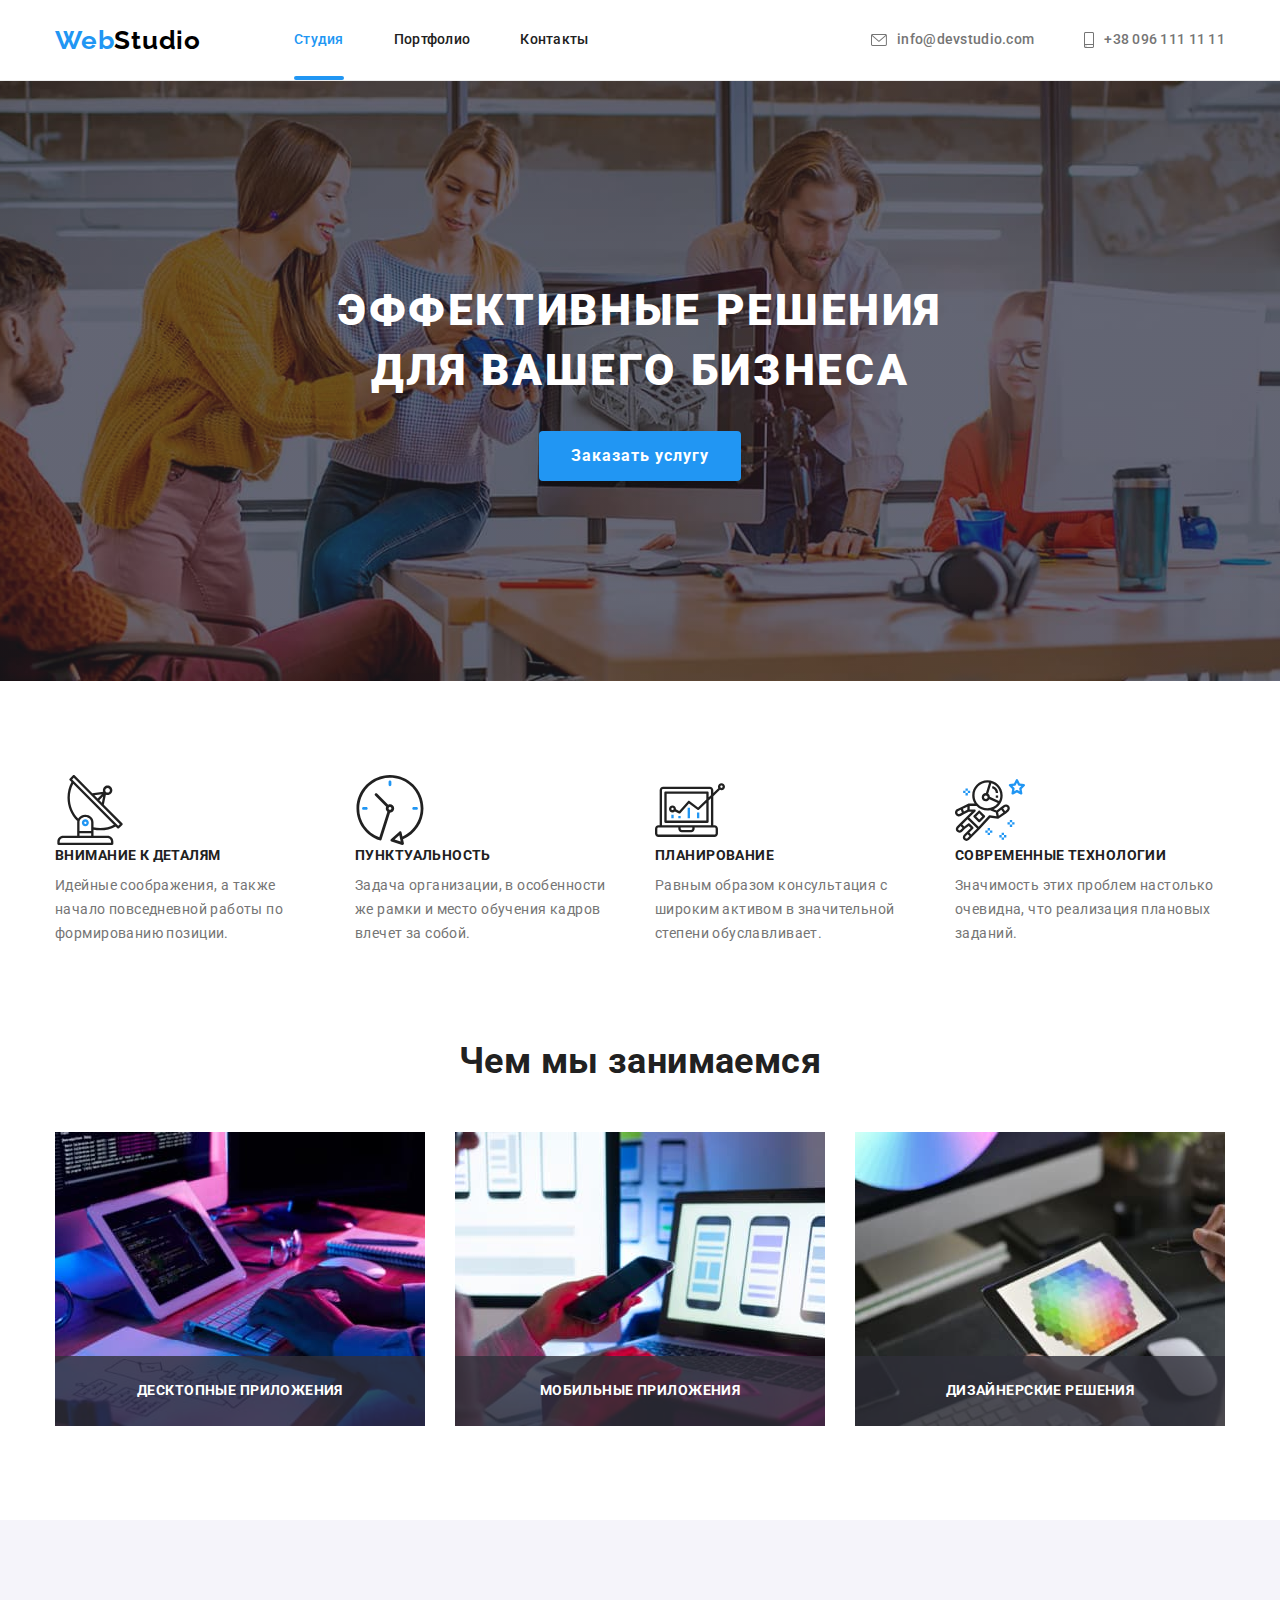
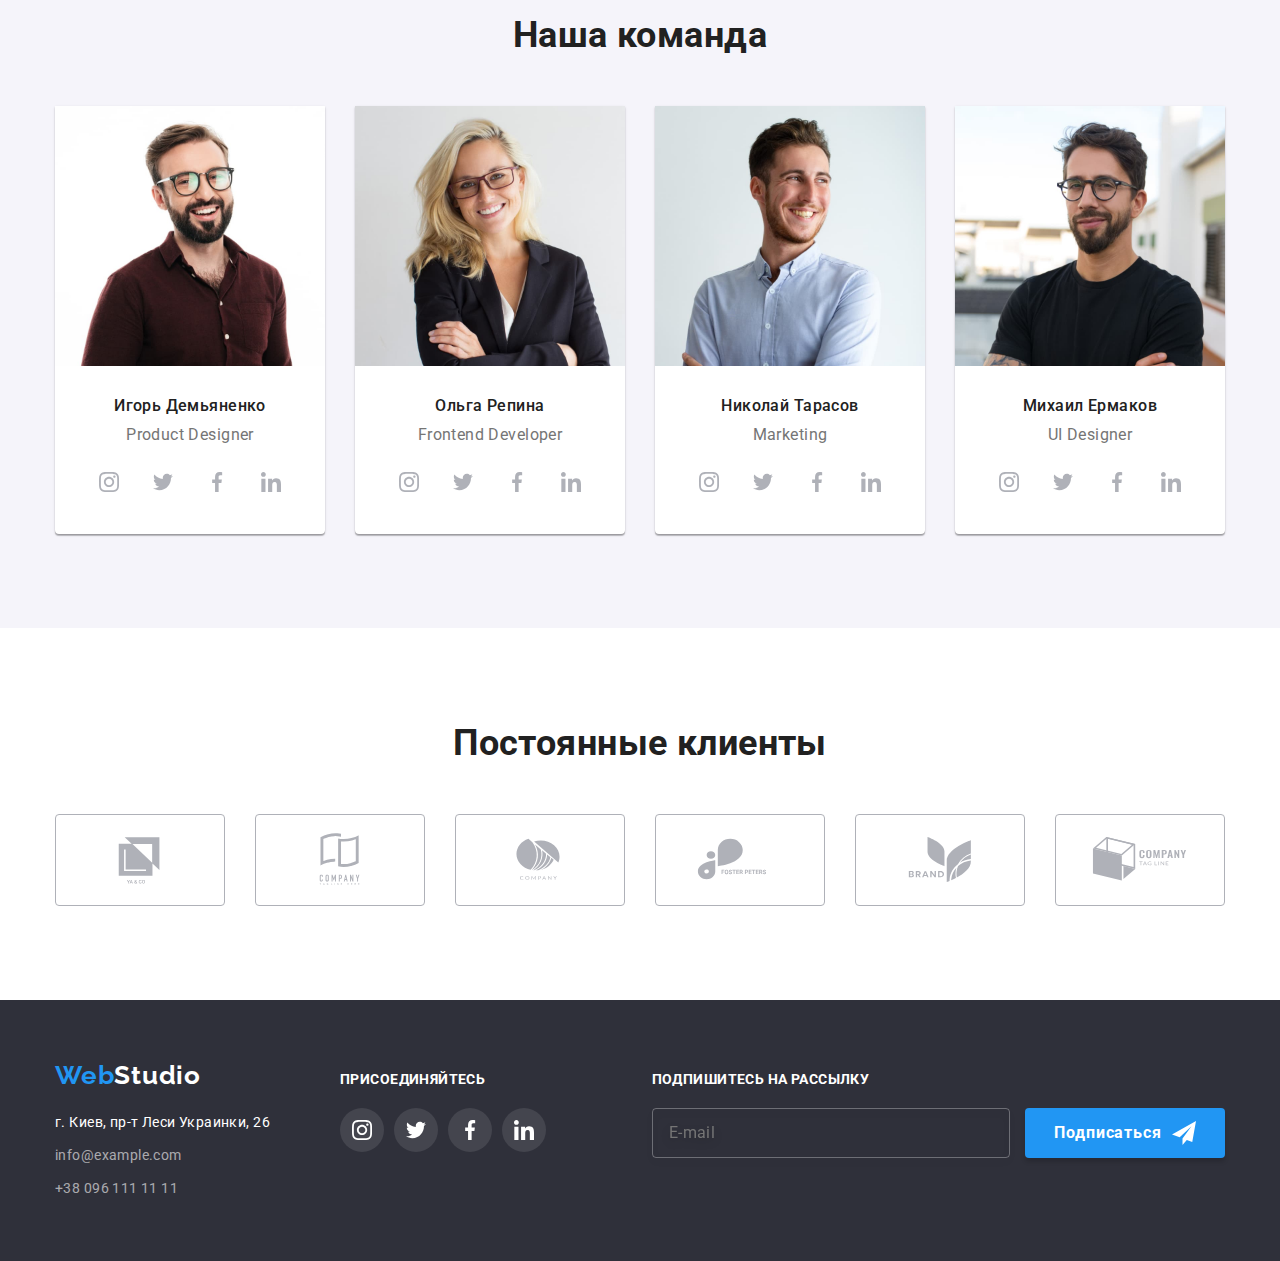
==== index.html @ e5816c30 "create HW7" ====
<!DOCTYPE html>
<html lang="ru">
  <head>
    <meta charset="UTF-8" />
    <meta http-equiv="X-UA-Compatible" content="IE=edge" />
    <meta name="viewport" content="width=device-width, initial-scale=1.0" />
    <title>Студия</title>
    <link rel="preconnect" href="https://fonts.googleapis.com" />
    <link rel="preconnect" href="https://fonts.gstatic.com" crossorigin />
    <link
      href="https://fonts.googleapis.com/css2?family=Raleway:wght@700&family=Roboto:wght@400;500;700;900&display=swap"
      rel="stylesheet"
    />
    <link rel="stylesheet" href="./css/main.min.css" />
  </head>

  <body>
    <header class="header">
      <div class="container header__container">
        <nav class="header__nav">
          <a href="./index.html" class="logo header__logo">
            <span class="logo__accent">Web</span>Studio
          </a>

          <ul class="header__list-nav">
            <li class="header__list-item">
              <a href="./index.html" class="header__nav-link header__nav-link--current">Студия</a>
            </li>
            <li class="header__list-item">
              <a href="./portfolio.html" class="header__nav-link">Портфолио</a>
            </li>
            <li class="header__list-item"><a href="" class="header__nav-link">Контакты</a></li>
          </ul>
        </nav>

        <ul class="header__contacts-list">
          <li class="header__list-item">
            <a class="header__contacts" href="mailto:info@devstudio.com">
              <svg class="header__icon" width="16" height="12">
                <use href="./images/icons.svg#icon-envelope"></use>
              </svg>
              info@devstudio.com
            </a>
          </li>

          <li class="header__list-item">
            <a class="header__contacts" href="tel:+380961111111">
              <svg class="header__icon" width="10" height="16">
                <use href="./images/icons.svg#icon-smartphone"></use>
              </svg>
              +38 096 111 11 11
            </a>
          </li>
        </ul>
      </div>
    </header>

    <main>
      <section class="hero section">
        <div class="container">
          <h1 class="hero__title">Эффективные решения для вашего бизнеса</h1>
          <button class="hero__button-order" type="button" data-modal-open>Заказать услугу</button>
        </div>
      </section>

      <section class="features-section section">
        <div class="container">
          <h2 class="section-title visually-hidden">Наши преимущества</h2>
          <ul class="features-section__list">
            <li class="features-section__list-item">
              <div class="features-section__icon-thumb">
                <svg class="features-section__icon" width="70" height="70">
                  <use href="./images/icons.svg#icon-antenna"></use>
                </svg>
              </div>
              <h3 class="section-subtitle">Внимание к деталям</h3>
              <p class="features-section__descr">
                Идейные соображения, а также начало повседневной работы по формированию позиции.
              </p>
            </li>
            <li class="features-section__list-item">
              <div class="features-section__icon-thumb">
                <svg class="features-section__icon" width="70" height="70">
                  <use href="./images/icons.svg#icon-clock"></use>
                </svg>
              </div>
              <h3 class="section-subtitle">Пунктуальность</h3>
              <p class="features-section__descr">
                Задача организации, в особенности же рамки и место обучения кадров влечет за собой.
              </p>
            </li>
            <li class="features-section__list-item">
              <div class="features-section__icon-thumb">
                <svg class="features-section__icon" width="70" height="70">
                  <use href="./images/icons.svg#icon-diagram"></use>
                </svg>
              </div>
              <h3 class="section-subtitle">Планирование</h3>
              <p class="features-section__descr">
                Равным образом консультация с широким активом в значительной степени обуславливает.
              </p>
            </li>
            <li class="features-section__list-item">
              <div class="features-section__icon-thumb">
                <svg class="features-section__icon" width="70" height="70">
                  <use href="./images/icons.svg#icon-astronaut"></use>
                </svg>
              </div>
              <h3 class="section-subtitle">Современные технологии</h3>
              <p class="features-section__descr">
                Значимость этих проблем настолько очевидна, что реализация плановых заданий.
              </p>
            </li>
          </ul>
        </div>
      </section>

      <section class="our-work-section section">
        <div class="container">
          <h2 class="section-title">Чем мы занимаемся</h2>
          <ul class="our-work-section__list">
            <li class="our-work-section__list-item">
              <div class="our-work-section__image-thumb">
                <img src="./images/our-work-1.jpg" width="370" alt="Компьютер" />
                <div class="our-work-section__image-thumb-overlay">
                  <p class="our-work-section__image-thumb-text">Десктопные приложения</p>
                </div>
              </div>
            </li>
            <li class="our-work-section__list-item">
              <div class="our-work-section__image-thumb">
                <img src="./images/our-work-2.jpg" width="370" alt="Ноутбук" />
                <div class="our-work-section__image-thumb-overlay">
                  <p class="our-work-section__image-thumb-text">Мобильные приложения</p>
                </div>
              </div>
            </li>
            <li class="our-work-section__list-item">
              <div class="our-work-section__image-thumb">
                <img src="./images/our-work-3.jpg" width="370" alt="Планшет" />
                <div class="our-work-section__image-thumb-overlay">
                  <p class="our-work-section__image-thumb-text">Дизайнерские решения</p>
                </div>
              </div>
            </li>
          </ul>
        </div>
      </section>

      <section class="team-section section">
        <div class="container">
          <h2 class="section-title">Наша команда</h2>
          <ul class="team-section__list">
            <li class="team-section__team-card">
              <img
                class="team-section__team-card-img"
                src="./images/igor-demyanenko.jpg"
                width="270"
                alt="Игорь Демьяненко"
              />
              <div class="team-section__team-thumb">
                <h3 class="team-section__team-card-name">Игорь Демьяненко</h3>
                <p class="team-section__team-card-text">Product Designer</p>

                <ul class="team-section__list">
                  <li class="team-section__team-card-list-logo">
                    <a class="team-section__team-card-list-link" href="">
                      <svg class="team-section__icon" width="20" height="20">
                        <use href="./images/icons.svg#icon-instagram"></use>
                      </svg>
                    </a>
                  </li>

                  <li class="team-section__team-card-list-logo">
                    <a class="team-section__team-card-list-link" href="">
                      <svg class="team-section__icon" width="20" height="20">
                        <use href="./images/icons.svg#icon-twitter"></use>
                      </svg>
                    </a>
                  </li>
                  <li class="team-section__team-card-list-logo">
                    <a class="team-section__team-card-list-link" href="">
                      <svg class="team-section__icon" width="20" height="20">
                        <use href="./images/icons.svg#icon-facebook"></use>
                      </svg>
                    </a>
                  </li>
                  <li class="team-section__team-card-list-logo">
                    <a class="team-section__team-card-list-link" href="">
                      <svg class="team-section__icon" width="20" height="20">
                        <use href="./images/icons.svg#icon-linkedin"></use>
                      </svg>
                    </a>
                  </li>
                </ul>
              </div>
            </li>

            <li class="team-section__team-card">
              <img
                class="team-section__team-card-img"
                src="./images/olga-repina.jpg"
                width="270"
                alt="Ольга Репина"
              />
              <div class="team-section__team-thumb">
                <h3 class="team-section__team-card-name">Ольга Репина</h3>
                <p class="team-section__team-card-text">Frontend Developer</p>
                <ul class="team-section__list">
                  <li class="team-section__team-card-list-logo">
                    <a class="team-section__team-card-list-link" href="">
                      <svg class="team-section__icon" width="20" height="20">
                        <use href="./images/icons.svg#icon-instagram"></use>
                      </svg>
                    </a>
                  </li>

                  <li class="team-section__team-card-list-logo">
                    <a class="team-section__team-card-list-link" href="">
                      <svg class="team-section__icon" width="20" height="20">
                        <use href="./images/icons.svg#icon-twitter"></use>
                      </svg>
                    </a>
                  </li>
                  <li class="team-section__team-card-list-logo">
                    <a class="team-section__team-card-list-link" href="">
                      <svg class="team-section__icon" width="20" height="20">
                        <use href="./images/icons.svg#icon-facebook"></use>
                      </svg>
                    </a>
                  </li>
                  <li class="team-section__team-card-list-logo">
                    <a class="team-section__team-card-list-link" href="">
                      <svg class="team-section__icon" width="20" height="20">
                        <use href="./images/icons.svg#icon-linkedin"></use>
                      </svg>
                    </a>
                  </li>
                </ul>
              </div>
            </li>
            <li class="team-section__team-card">
              <img
                class="team-section__team-card-img"
                src="./images/nikolai-tarasov.jpg"
                width="270"
                alt="Николай Тарасов"
              />
              <div class="team-section__team-thumb">
                <h3 class="team-section__team-card-name">Николай Тарасов</h3>
                <p class="team-section__team-card-text">Marketing</p>
                <ul class="team-section__list">
                  <li class="team-section__team-card-list-logo">
                    <a class="team-section__team-card-list-link" href="">
                      <svg class="team-section__icon" width="20" height="20">
                        <use href="./images/icons.svg#icon-instagram"></use>
                      </svg>
                    </a>
                  </li>

                  <li class="team-section__team-card-list-logo">
                    <a class="team-section__team-card-list-link" href="">
                      <svg class="team-section__icon" width="20" height="20">
                        <use href="./images/icons.svg#icon-twitter"></use>
                      </svg>
                    </a>
                  </li>
                  <li class="team-section__team-card-list-logo">
                    <a class="team-section__team-card-list-link" href="">
                      <svg class="team-section__icon" width="20" height="20">
                        <use href="./images/icons.svg#icon-facebook"></use>
                      </svg>
                    </a>
                  </li>
                  <li class="team-section__team-card-list-logo">
                    <a class="team-section__team-card-list-link" href="">
                      <svg class="team-section__icon" width="20" height="20">
                        <use href="./images/icons.svg#icon-linkedin"></use>
                      </svg>
                    </a>
                  </li>
                </ul>
              </div>
            </li>
            <li class="team-section__team-card">
              <img
                class="team-section__team-card-img"
                src="./images/mikhail-ermakov.jpg"
                width="270"
                alt="Михаил Ермаков"
              />
              <div class="team-section__team-thumb">
                <h3 class="team-section__team-card-name">Михаил Ермаков</h3>
                <p class="team-section__team-card-text">UI Designer</p>
                <ul class="team-section__list">
                  <li class="team-section__team-card-list-logo">
                    <a class="team-section__team-card-list-link" href="">
                      <svg class="team-section__icon" width="20" height="20">
                        <use href="./images/icons.svg#icon-instagram"></use>
                      </svg>
                    </a>
                  </li>

                  <li class="team-section__team-card-list-logo">
                    <a class="team-section__team-card-list-link" href="">
                      <svg class="team-section__icon" width="20" height="20">
                        <use href="./images/icons.svg#icon-twitter"></use>
                      </svg>
                    </a>
                  </li>
                  <li class="team-section__team-card-list-logo">
                    <a class="team-section__team-card-list-link" href="">
                      <svg class="team-section__icon" width="20" height="20">
                        <use href="./images/icons.svg#icon-facebook"></use>
                      </svg>
                    </a>
                  </li>
                  <li class="team-section__team-card-list-logo">
                    <a class="team-section__team-card-list-link" href="">
                      <svg class="team-section__icon" width="20" height="20">
                        <use href="./images/icons.svg#icon-linkedin"></use>
                      </svg>
                    </a>
                  </li>
                </ul>
              </div>
            </li>
          </ul>
        </div>
      </section>

      <section class="clients-section section">
        <div class="container">
          <h2 class="section-title">Постоянные клиенты</h2>
          <ul class="clients-section__list">
            <li class="clients-section__logo-item">
              <a href="" class="clients-section__logo-link">
                <svg class="clients-section__icon" width="106" height="60">
                  <use href="./images/icons.svg#icon-logo-yaco"></use>
                </svg>
              </a>
            </li>
            <li class="clients-section__logo-item">
              <a href="" class="clients-section__logo-link">
                <svg class="clients-icon" width="106" height="60">
                  <use href="./images/icons.svg#icon-logo-company-tagline-here"></use>
                </svg>
              </a>
            </li>
            <li class="clients-section__logo-item">
              <a href="" class="clients-section__logo-link">
                <svg class="clients-section__icon" width="106" height="60">
                  <use href="./images/icons.svg#icon-logo-company"></use>
                </svg>
              </a>
            </li>
            <li class="clients-section__logo-item">
              <a href="" class="clients-section__logo-link">
                <svg class="clients-section__icon" width="106" height="60">
                  <use href="./images/icons.svg#icon-logo-foster"></use>
                </svg>
              </a>
            </li>
            <li class="clients-section__logo-item">
              <a href="" class="clients-section__logo-link">
                <svg class="clients-section__icon" width="106" height="60">
                  <use href="./images/icons.svg#icon-logo-brand"></use>
                </svg>
              </a>
            </li>
            <li class="clients-section__logo-item">
              <a href="" class="clients-section__logo-link">
                <svg class="clients-section__icon" width="106" height="60">
                  <use href="./images/icons.svg#icon-logo-company-tagline"></use>
                </svg>
              </a>
            </li>
          </ul>
        </div>
      </section>
    </main>

    <footer class="footer">
      <div class="container footer__container">
        <div class="footer__adress-wrapper">
          <a class="logo footer__logo" href="./index.html"
            ><span class="logo__accent">Web</span>Studio</a
          >
          <address>
            <ul class="footer__list">
              <li class="footer__list-item">
                <a
                  class="footer__adress-map-link"
                  href="https://goo.gl/maps/piqngm7oDQpEDh6u6"
                  target="_blank"
                  rel="noopener nofollow noreferrer"
                  >г. Киев, пр-т Леси Украинки, 26</a
                >
              </li>
              <li class="footer__list-item">
                <a class="footer__adress-link" href="mailto:info@example.com">info@example.com</a>
              </li>
              <li class="footer__list-item">
                <a class="footer__adress-link" href="tel:+380961111111">+38 096 111 11 11</a>
              </li>
            </ul>
          </address>
        </div>

        <div class="footer-social">
          <h3 class="footer-social__title">присоединяйтесь</h3>
          <ul class="footer-social__list">
            <li class="footer-social__list-logo">
              <a class="footer-social__list-link" href="">
                <svg class="footer-social__icon" width="20" height="20">
                  <use href="./images/icons.svg#icon-instagram"></use>
                </svg>
              </a>
            </li>

            <li class="footer-social__list-logo">
              <a class="footer-social__list-link accent-icon" href="">
                <svg class="footer-social__icon" width="20" height="20">
                  <use href="./images/icons.svg#icon-twitter"></use>
                </svg>
              </a>
            </li>
            <li class="footer-social__list-logo">
              <a class="footer-social__list-link" href="">
                <svg class="footer-social__icon" width="20" height="20">
                  <use href="./images/icons.svg#icon-facebook"></use>
                </svg>
              </a>
            </li>
            <li class="footer-social__list-logo">
              <a class="footer-social__list-link" href="">
                <svg class="footer-social__icon" width="20" height="20">
                  <use href="./images/icons.svg#icon-linkedin"></use>
                </svg>
              </a>
            </li>
          </ul>
        </div>
        <!-- footer form -->
        <div class="subscribe footer__subscribe">
          <h3 class="subscribe__title">Подпишитесь на рассылку</h3>
          <form class="subscribe__form" autocomplete="off">
            <label class="visually-hidden" for="subscribe-email">Почта</label>
            <input
              class="subscribe__form-input"
              type="email"
              name="subscribe-email"
              placeholder="E-mail"
            />
            <button class="subscribe__subscribe-button" type="submit">
              Подписаться
              <svg class="subscribe__button-icon" width="24" height="24">
                <use href="./images/icons.svg#icon-send"></use>
              </svg>
            </button>
          </form>
        </div>
      </div>
    </footer>

    <div class="backdrop is-hidden" data-modal>
      <div class="modal">
        <button class="modal__button" type="button" data-modal-close>
          <svg class="modal__icon" width="11" height="11">
            <use href="./images/icons.svg#icon-close"></use>
          </svg>
        </button>
        <h2 class="modal__title">Оставьте свои данные, мы вам перезвоним</h2>

        <form class="modal-form">
          <label class="modal-form__label" for="modal-form-name">Имя</label>
          <div class="modal-form__fields">
            <input class="modal-form__input" name="name" type="text" id="modal-form-name" />
            <svg class="modal-form__icon" width="18" height="18">
              <use href="./images/icons.svg#icon-person"></use>
            </svg>
          </div>

          <label class="modal-form__label" for="modal-form-phone">Телефон</label>
          <div class="modal-form__fields">
            <input class="modal-form__input" name="phone" type="text" id="modal-form-phone" />
            <svg class="modal-form__icon" width="18" height="18">
              <use href="./images/icons.svg#icon-phone"></use>
            </svg>
          </div>

          <label class="modal-form__label" for="modal-form-email">Почта</label>
          <div class="modal-form__fields">
            <input class="modal-form__input" name="email" type="text" id="modal-form-email" />
            <svg class="modal-form__icon" width="18" height="18">
              <use href="./images/icons.svg#icon-email"></use>
            </svg>
          </div>

          <div class="modal-form__fields">
            <label class="modal-form__label" for="modal-form-comment">Комментарий</label>
            <textarea
              class="modal-form__textarea"
              name="comment"
              id="modal-form-comment"
              placeholder="Введите текст"
            ></textarea>
          </div>

          <label class="modal-form__label-agree" for="modal-label-agree"
            >Соглашаюсь с рассылкой и принимаю
            <a class="modal-form__link" href="#">Условия договора</a>
            <input
              type="checkbox"
              class="modal-form__checkbox visually-hidden"
              name="modal-agree"
              id="modal-label-agree"
              required
            />
            <svg class="modal-form__unchecked-icon" width="16" height="15">
              <use href="./images/icons.svg#icon-unchecked"></use>
            </svg>
            <svg class="modal-form__checked-icon" width="16" height="15">
              <use href="./images/icons.svg#icon-checked"></use>
            </svg>
          </label>
          <button type="submit" class="modal-form__button-submit">Отправить</button>
        </form>
      </div>
    </div>

    <script src="./js/modal.js"></script>
  </body>
</html>
---- css/main.min.css ----
:root{--text-color: #757575;--primary-text-color: #212121;--accent-color: #2196f3;--sections-background-color: #2f303a;--hero-title-color: #ffffff;--section-light-background: #f5f4fa;--team-card-bg: #ffffff;--filter-button-bg: #f5f4fa;--card-set-gap: 30px;--hero-background-color: #c4c4c4;--fill-icons-color: #afb1b8;--soc-icons-bg: rgba(255, 255, 255, 0.1);--footer-form-input-color: rgba(255, 255, 255, 0.6);--footer-form-input-border: rgba(255, 255, 255, 0.3);--duration-of-transition: 250ms;--timing-func: cubic-bezier(0.4, 0, 0.2, 1)}/*! modern-normalize v1.1.0 | MIT License | https://github.com/sindresorhus/modern-normalize */*,::before,::after{-webkit-box-sizing:border-box;box-sizing:border-box}html{line-height:1.15;-webkit-text-size-adjust:100%;-moz-tab-size:4;-o-tab-size:4;tab-size:4}body{margin:0;font-family:system-ui,-apple-system,"Segoe UI",Roboto,Helvetica,Arial,sans-serif,"Apple Color Emoji","Segoe UI Emoji"}hr{height:0;color:inherit}abbr[title]{-webkit-text-decoration:underline dotted;text-decoration:underline dotted}b,strong{font-weight:bolder}code,kbd,samp,pre{font-family:ui-monospace,SFMono-Regular,Consolas,"Liberation Mono",Menlo,monospace;font-size:1em}small{font-size:80%}sub,sup{font-size:75%;line-height:0;position:relative;vertical-align:baseline}sub{bottom:-0.25em}sup{top:-0.5em}table{text-indent:0;border-color:inherit}button,input,optgroup,select,textarea{font-family:inherit;font-size:100%;line-height:1.15;margin:0}button,select{text-transform:none}button,[type=button],[type=reset],[type=submit]{-webkit-appearance:button}::-moz-focus-inner{border-style:none;padding:0}:-moz-focusring{outline:1px dotted ButtonText}:-moz-ui-invalid{box-shadow:none}legend{padding:0}progress{vertical-align:baseline}::-webkit-inner-spin-button,::-webkit-outer-spin-button{height:auto}[type=search]{-webkit-appearance:textfield;outline-offset:-2px}::-webkit-search-decoration{-webkit-appearance:none}::-webkit-file-upload-button{-webkit-appearance:button;font:inherit}summary{display:list-item}h1,h2,h3,p{margin:0}img{display:block;max-width:100%;height:auto}body{font-family:"Roboto",sans-serif;font-size:14px;letter-spacing:.03em;color:var(--primary-text-color);background-color:#fff}.portfolio__list,.projects__filter-list,.footer-social__list,.footer__list,.clients-section__list,.team-section__list,.our-work-section__list,.features-section__list,.header__contacts-list,.header__list-nav{list-style:none;margin:0;padding:0}.portfolio__link,.modal-form__link,.header__nav-link{text-decoration:none}.projects__filter-list,.footer-social__list,.clients-section__list,.team-section__list,.our-work-section__list,.features-section__list,.header__list-nav,.header__nav,.header__container{display:-webkit-box;display:-ms-flexbox;display:flex;-webkit-box-pack:center;-ms-flex-pack:center;justify-content:center;-webkit-box-align:center;-ms-flex-align:center;align-items:center}.visually-hidden{position:absolute;width:1px;height:1px;margin:-1px;border:0;padding:0;white-space:nowrap;-webkit-clip-path:inset(100%);clip-path:inset(100%);clip:rect(0 0 0 0);overflow:hidden}.container{width:1200px;padding-left:15px;padding-right:15px;margin-left:auto;margin-right:auto}.section{padding-top:94px;padding-bottom:94px}.section-title{margin-bottom:50px;text-align:center;font-size:36px;line-height:1.17}.section-subtitle{margin-bottom:10px;font-size:14px;line-height:1.14;text-transform:uppercase}.header{border-bottom:1px solid #ececec}.header__logo{margin-right:93px}.header__list-item:not(:last-child){margin-right:50px}.header__nav-link{position:relative;display:inline-block;padding-top:32px;padding-bottom:32px;font-weight:500;line-height:1.14;letter-spacing:.02em;color:inherit;-webkit-transition-property:color;transition-property:color;-webkit-transition-duration:var(--duration-of-transition);transition-duration:var(--duration-of-transition);-webkit-transition-timing-function:var(--timing-func);transition-timing-function:var(--timing-func)}.header__nav-link:hover,.header__nav-link:focus{color:var(--accent-color)}.header__nav-link--current{color:var(--accent-color)}.header__nav-link--current::after{content:"";position:absolute;bottom:0;left:0;height:4px;width:100%;border-radius:2px;background-color:var(--accent-color)}.header__contacts-list{display:-webkit-box;display:-ms-flexbox;display:flex;margin:0;padding:0;margin-left:auto;list-style:none}.header__contacts{display:-webkit-box;display:-ms-flexbox;display:flex;-webkit-box-align:center;-ms-flex-align:center;align-items:center;padding-top:32px;padding-bottom:32px;font-weight:500;font-size:14px;line-height:1.14;letter-spacing:.02em;text-decoration:none;color:var(--text-color);-webkit-transition-property:color;transition-property:color;-webkit-transition-duration:var(--duration-of-transition);transition-duration:var(--duration-of-transition);-webkit-transition-timing-function:var(--timing-func);transition-timing-function:var(--timing-func)}.header__contacts:hover,.header__contacts:focus{color:var(--accent-color)}.header__icon{display:inline-block;margin-right:10px;fill:currentColor}.logo{display:inline-block;font-family:"Raleway";font-style:normal;font-weight:700;font-size:26px;letter-spacing:.03em;line-height:1.19;text-decoration:none;color:#000}.logo__accent{color:var(--accent-color)}.hero{max-width:1600px;margin-right:auto;margin-left:auto;padding-top:200px;padding-bottom:200px;text-align:center;background-color:var(--hero-background-color);background-image:-webkit-gradient(linear, left top, left bottom, from(rgba(47, 48, 58, 0.4)), to(rgba(47, 48, 58, 0.4))),url("../images/hero-background.jpg");background-image:linear-gradient(rgba(47, 48, 58, 0.4), rgba(47, 48, 58, 0.4)),url("../images/hero-background.jpg");background-repeat:no-repeat;background-size:cover;background-position:center}.hero__title{width:696px;margin-left:auto;margin-right:auto;margin-bottom:30px;font-family:"Roboto";font-weight:900;font-size:44px;line-height:1.36;letter-spacing:.06em;text-transform:uppercase;color:var(--hero-title-color)}.hero__button-order{background:var(--accent-color);-webkit-box-shadow:0px 4px 4px rgba(0,0,0,.15);box-shadow:0px 4px 4px rgba(0,0,0,.15);border-radius:4px;border-width:0px;cursor:pointer;padding:10px 32px;font-family:inherit;font-weight:700;font-size:16px;line-height:1.88;letter-spacing:.06em;color:var(--hero-title-color);display:inline-block}.features-section__list-item{-ms-flex-preferred-size:270px;flex-basis:270px}.features-section__list-item:not(:last-child){margin-right:30px}.features-section__descr{margin:0;color:var(--text-color);line-height:1.71}.our-work-section{padding-top:0}.our-work-section__list-item:not(:last-child){margin-right:30px}.our-work-section__image-thumb{position:relative}.our-work-section__image-thumb-overlay{position:absolute;width:100%;height:70px;bottom:0;background:rgba(47,48,58,.8)}.our-work-section__image-thumb-text{position:absolute;width:100%;top:50%;left:50%;-webkit-transform:translate(-50%, -50%);transform:translate(-50%, -50%);font-weight:700;line-height:1.14;text-align:center;text-transform:uppercase;color:var(--hero-title-color)}.team-section{background-color:var(--section-light-background)}.team-section__team-card{width:calc((100% - 3*var(--card-set-gap))/4);background:#fff;text-align:center;-webkit-box-shadow:0px 1px 3px rgba(0,0,0,.12),0px 1px 1px rgba(0,0,0,.14),0px 2px 1px rgba(0,0,0,.2);box-shadow:0px 1px 3px rgba(0,0,0,.12),0px 1px 1px rgba(0,0,0,.14),0px 2px 1px rgba(0,0,0,.2);border-radius:0px 0px 4px 4px}.team-section__team-card:not(:last-child){margin-right:30px}.team-section__team-thumb{padding-top:30px;padding-bottom:30px}.team-section__team-card-name{margin-bottom:10px;font-weight:500;font-size:16px;line-height:1.19}.team-section__team-card-text{color:var(--text-color);font-size:16px;line-height:1.19;margin-bottom:16px}.team-section__team-card-list-link{display:-webkit-box;display:-ms-flexbox;display:flex;-webkit-box-pack:center;-ms-flex-pack:center;justify-content:center;-webkit-box-align:center;-ms-flex-align:center;align-items:center;width:44px;height:44px;border-radius:50%;background-color:var(--team-card-bg);fill:var(--fill-icons-color);-webkit-transition-property:background-color,fill;transition-property:background-color,fill;-webkit-transition-duration:var(--duration-of-transition);transition-duration:var(--duration-of-transition);-webkit-transition-timing-function:var(--timing-func);transition-timing-function:var(--timing-func)}.team-section__team-card-list-link:hover{background-color:var(--accent-color);fill:var(--team-card-bg)}.team-section__team-card-list-logo:not(:last-child){margin-right:10px}.clients-section__logo-item:not(:last-child){margin-right:30px}.clients-section__logo-link{display:-webkit-box;display:-ms-flexbox;display:flex;-webkit-box-pack:center;-ms-flex-pack:center;justify-content:center;-webkit-box-align:center;-ms-flex-align:center;align-items:center;width:170px;height:92px;border-width:1px;border-style:solid;border-color:var(--fill-icons-color);fill:var(--fill-icons-color);border-radius:4px;-webkit-transition-property:border-color,fill;transition-property:border-color,fill;-webkit-transition-duration:var(--duration-of-transition);transition-duration:var(--duration-of-transition);-webkit-transition-timing-function:var(--timing-func);transition-timing-function:var(--timing-func)}.clients-section__logo-link:hover,.clients-section__logo-link:focus{fill:var(--accent-color);border-color:var(--accent-color)}.footer{background-color:var(--sections-background-color);padding-top:60px;padding-bottom:60px}.footer__container{display:-webkit-box;display:-ms-flexbox;display:flex;-webkit-box-align:baseline;-ms-flex-align:baseline;align-items:baseline}.footer__adress-wrapper{margin-right:70px}.footer__logo{margin-right:0;margin-bottom:20px;color:#fff}.footer__list-item:not(:last-child){margin-bottom:9px}.footer__adress-link,.footer__adress-map-link{font-style:normal;text-decoration:none;line-height:1.71;color:rgba(255,255,255,.6);display:inline-block;-webkit-transition-property:color;transition-property:color;-webkit-transition-duration:var(--duration-of-transition);transition-duration:var(--duration-of-transition);-webkit-transition-timing-function:var(--timing-func);transition-timing-function:var(--timing-func)}.footer__adress-map-link{color:var(--hero-title-color)}.footer__adress-link:hover,.footer__adress-link:focus{color:var(--accent-color)}.footer__subscribe{margin-left:auto}.footer-social__title{margin-bottom:20px;font-size:14px;letter-spacing:.03em;line-height:1.14;text-transform:uppercase;color:var(--hero-title-color)}.footer-social__list-logo:not(:last-child){margin-right:10px}.footer-social__list-link{display:-webkit-box;display:-ms-flexbox;display:flex;-webkit-box-pack:center;-ms-flex-pack:center;justify-content:center;-webkit-box-align:center;-ms-flex-align:center;align-items:center;width:44px;height:44px;border-radius:50%;background-color:var(--soc-icons-bg);fill:var(--hero-title-color);-webkit-transition-property:background-color,fill;transition-property:background-color,fill;-webkit-transition-duration:var(--duration-of-transition);transition-duration:var(--duration-of-transition);-webkit-transition-timing-function:var(--timing-func);transition-timing-function:var(--timing-func)}.footer-social__list-link:hover,.footer-social__list-link:focus{background-color:var(--accent-color)}.subscribe__title{margin-bottom:20px;font-size:14px;letter-spacing:.03em;line-height:1.14;text-transform:uppercase;color:var(--hero-title-color)}.subscribe__subscribe-button{display:-webkit-inline-box;display:-ms-inline-flexbox;display:inline-flex;-webkit-box-pack:center;-ms-flex-pack:center;justify-content:center;-webkit-box-align:center;-ms-flex-align:center;align-items:center;gap:10px;width:200px;height:50px;padding:0;background:var(--accent-color);-webkit-box-shadow:0px 4px 4px rgba(0,0,0,.15);box-shadow:0px 4px 4px rgba(0,0,0,.15);border:none;border-radius:4px;font-weight:700;font-size:16px;line-height:1.88;letter-spacing:.06em;text-align:center;color:var(--hero-title-color);cursor:pointer}.subscribe__button-icon{fill:var(--hero-title-color)}.subscribe__form-input{width:358px;height:50px;margin-right:12px;padding-left:16px;background-color:rgba(0,0,0,0);font-size:16px;line-height:1.25;letter-spacing:.03em;color:var(--footer-form-input-color);border:1px solid var(--footer-form-input-border);-webkit-filter:drop-shadow(0px 4px 4px rgba(0, 0, 0, 0.15));filter:drop-shadow(0px 4px 4px rgba(0, 0, 0, 0.15));border-radius:4px}.backdrop{position:fixed;z-index:10;top:0;left:0;width:100%;height:100%;opacity:1;background:rgba(0,0,0,.2);-webkit-transition-property:opacity,visibility;transition-property:opacity,visibility;-webkit-transition-duration:var(--duration-of-transition);transition-duration:var(--duration-of-transition);-webkit-transition-timing-function:var(--timing-func);transition-timing-function:var(--timing-func)}.backdrop.is-hidden{visibility:hidden;opacity:0;pointer-events:none}.backdrop.is-hidden .modal{-webkit-transform:translate(-50%, -50%) scale(0.8);transform:translate(-50%, -50%) scale(0.8)}.modal{position:absolute;top:50%;left:50%;width:528px;height:581px;padding:40px;border-radius:4px;background:var(--team-card-bg);-webkit-box-shadow:0px 1px 3px rgba(0,0,0,.12),0px 1px 1px rgba(0,0,0,.14),0px 2px 1px rgba(0,0,0,.2);box-shadow:0px 1px 3px rgba(0,0,0,.12),0px 1px 1px rgba(0,0,0,.14),0px 2px 1px rgba(0,0,0,.2);-webkit-transform:translate(-50%, -50%) scale(1);transform:translate(-50%, -50%) scale(1);-webkit-transition-property:-webkit-transform;transition-property:-webkit-transform;transition-property:transform;transition-property:transform, -webkit-transform;-webkit-transition-duration:var(--duration-of-transition);transition-duration:var(--duration-of-transition);-webkit-transition-timing-function:var(--timing-func);transition-timing-function:var(--timing-func)}.modal__title{margin-bottom:12px;font-size:20px;line-height:1.15;text-align:center}.modal__button{position:absolute;top:8px;right:8px;display:-webkit-box;display:-ms-flexbox;display:flex;-webkit-box-pack:center;-ms-flex-pack:center;justify-content:center;-webkit-box-align:center;-ms-flex-align:center;align-items:center;width:30px;height:30px;padding:8px;cursor:pointer;background:var(--hero-title-color);border-radius:100%;border:1px solid rgba(0,0,0,.1);-webkit-transition-property:fill;transition-property:fill;-webkit-transition-duration:var(--duration-of-transition);transition-duration:var(--duration-of-transition);-webkit-transition-timing-function:var(--timing-func);transition-timing-function:var(--timing-func)}.modal__button:hover,.modal__button:focus{fill:var(--accent-color)}.modal-form{text-align:center}.modal-form__fields{margin-bottom:10px;position:relative}.modal-form__label{display:block;margin-bottom:4px;text-align:left;font-family:"Roboto";font-style:normal;font-weight:400;font-size:12px;line-height:1.17;letter-spacing:.01em;color:var(--text-color)}.modal-form__input{width:100%;height:40px;padding-left:42px;border:1px solid rgba(33,33,33,.2);border-radius:4px;-webkit-transition:border var(--duration-of-transition) var(--timing-func);transition:border var(--duration-of-transition) var(--timing-func)}.modal-form__icon{position:absolute;display:inline-block;left:12px;top:50%;-webkit-transform:translateY(-50%);transform:translateY(-50%);width:18px;height:18px;fill:var(--primary-text-color);-webkit-transition:fill var(--duration-of-transition) var(--timing-func);transition:fill var(--duration-of-transition) var(--timing-func)}.modal-form__textarea{display:block;width:100%;min-height:120px;padding:12px 16px;margin-bottom:20px;resize:none;border:1px solid rgba(33,33,33,.2);border-radius:4px;color:var(--primary-text-color);-webkit-transition:border var(--duration-of-transition) var(--timing-func);transition:border var(--duration-of-transition) var(--timing-func)}.modal-form__textarea::-webkit-input-placeholder{font-size:14px;line-height:1.1429;letter-spacing:.01em;color:rgba(117,117,117,.5)}.modal-form__textarea::-moz-placeholder{font-size:14px;line-height:1.1429;letter-spacing:.01em;color:rgba(117,117,117,.5)}.modal-form__textarea:-ms-input-placeholder{font-size:14px;line-height:1.1429;letter-spacing:.01em;color:rgba(117,117,117,.5)}.modal-form__textarea::-ms-input-placeholder{font-size:14px;line-height:1.1429;letter-spacing:.01em;color:rgba(117,117,117,.5)}.modal-form__textarea::placeholder{font-size:14px;line-height:1.1429;letter-spacing:.01em;color:rgba(117,117,117,.5)}.modal-form__input:focus,.modal-form__textarea:focus{border:1px solid var(--accent-color);outline:none}.modal-form__input:focus~.modal-form__icon{fill:var(--accent-color)}.modal-form__label-agree{position:relative;display:inline-block;padding-left:24px;margin-bottom:30px;line-height:1.71}.modal-form__link{-webkit-text-decoration-line:underline;text-decoration-line:underline;color:var(--accent-color)}.modal-form__button-submit{display:block;margin-right:auto;margin-left:auto;width:200px;height:50px;padding:0;font-weight:700;font-size:16px;line-height:1.875;letter-spacing:.06em;color:var(--hero-title-color);background-color:var(--accent-color);border:none;border-radius:4px;cursor:pointer;-webkit-box-shadow:0px 4px 4px 0px rgba(0,0,0,.15);box-shadow:0px 4px 4px 0px rgba(0,0,0,.15);-webkit-transition-property:color;transition-property:color;-webkit-transition-duration:var(--duration-of-transition);transition-duration:var(--duration-of-transition);-webkit-transition-timing-function:var(--timing-func);transition-timing-function:var(--timing-func)}.modal-form__unchecked-icon{position:absolute;-webkit-transform:translateY(-50%);transform:translateY(-50%);top:50%;left:0;opacity:1;fill:var(--sections-background-color);border-radius:2px}.modal-form__checked-icon{position:absolute;top:50%;left:0;-webkit-transform:translateY(-50%);transform:translateY(-50%);opacity:0;fill:var(--hero-title-color);background-color:var(--accent-color);border-radius:2px;-webkit-transition-property:opacity;transition-property:opacity;-webkit-transition-duration:var(--duration-of-transition);transition-duration:var(--duration-of-transition);-webkit-transition-timing-function:var(--timing-func);transition-timing-function:var(--timing-func)}.modal-form__checkbox:checked~.modal-form__checked-icon{opacity:1}.projects__filter-list{margin-bottom:50px}.filter-list__item:not(:last-child){margin-right:8px}.filter-list__button{background:var(--filter-button-bg);border-radius:4px;font-family:"Roboto";font-style:normal;font-weight:500;font-size:16px;line-height:1.62;text-align:center;border:none;color:var(--primary-text-color);padding:6px 22px 6px 22px;cursor:pointer;-webkit-transition-property:color,background-color,-webkit-box-shadow;transition-property:color,background-color,-webkit-box-shadow;transition-property:color,background-color,box-shadow;transition-property:color,background-color,box-shadow,-webkit-box-shadow;-webkit-transition-duration:var(--duration-of-transition);transition-duration:var(--duration-of-transition);-webkit-transition-timing-function:var(--timing-func);transition-timing-function:var(--timing-func)}.filter-list__button:hover,.filter-list__button:focus{color:var(--filter-button-bg);background:var(--accent-color);-webkit-box-shadow:0px 3px 1px rgba(0,0,0,.1),0px 1px 2px rgba(0,0,0,.08),0px 2px 2px rgba(0,0,0,.12);box-shadow:0px 3px 1px rgba(0,0,0,.1),0px 1px 2px rgba(0,0,0,.08),0px 2px 2px rgba(0,0,0,.12)}.filter-list__current{color:var(--filter-button-bg);background:var(--accent-color);-webkit-transition-property:-webkit-box-shadow;transition-property:-webkit-box-shadow;transition-property:box-shadow;transition-property:box-shadow, -webkit-box-shadow;-webkit-transition-duration:var(--duration-of-transition);transition-duration:var(--duration-of-transition);-webkit-transition-timing-function:var(--timing-func);transition-timing-function:var(--timing-func)}.filter-list__current:hover{color:var(--filter-button-bg);background:var(--accent-color);-webkit-box-shadow:0px 3px 1px rgba(0,0,0,.1),0px 1px 2px rgba(0,0,0,.08),0px 2px 2px rgba(0,0,0,.12);box-shadow:0px 3px 1px rgba(0,0,0,.1),0px 1px 2px rgba(0,0,0,.08),0px 2px 2px rgba(0,0,0,.12)}.portfolio__card-content{padding:20px 24px}.portfolio__card-title{margin-bottom:4px;font-size:18px;line-height:2;letter-spacing:.06em;color:var(--primary-text-color);text-transform:none}.portfolio__list{display:-webkit-box;display:-ms-flexbox;display:flex;-ms-flex-wrap:wrap;flex-wrap:wrap;margin-top:calc(-1*var(--card-set-gap));margin-left:calc(-1*var(--card-set-gap))}.portfolio__item{-ms-flex-preferred-size:calc(33.3333333333% - var(--card-set-gap));flex-basis:calc(33.3333333333% - var(--card-set-gap));margin-left:var(--card-set-gap);margin-top:var(--card-set-gap)}.portfolio__link{display:block;background:var(--team-card-bg);border:1px solid #eee;-webkit-transition-property:-webkit-box-shadow;transition-property:-webkit-box-shadow;transition-property:box-shadow;transition-property:box-shadow, -webkit-box-shadow;-webkit-transition-duration:var(--duration-of-transition);transition-duration:var(--duration-of-transition);-webkit-transition-timing-function:var(--timing-func);transition-timing-function:var(--timing-func)}.portfolio__card-thumb{position:relative;overflow:hidden}.portfolio__card-overlay{position:absolute;display:-webkit-box;display:-ms-flexbox;display:flex;-webkit-box-align:center;-ms-flex-align:center;align-items:center;width:100%;height:100%;background:rgba(33,150,243,.9);-webkit-transform:translateY(0);transform:translateY(0);-webkit-transition-property:-webkit-transform;transition-property:-webkit-transform;transition-property:transform;transition-property:transform, -webkit-transform;-webkit-transition-duration:var(--duration-of-transition);transition-duration:var(--duration-of-transition);-webkit-transition-timing-function:var(--timing-func);transition-timing-function:var(--timing-func)}.portfolio__card-overlay-text{margin-right:24px;margin-left:24px;font-size:18px;line-height:1.56;color:var(--hero-title-color)}.portfolio__link:hover .portfolio__card-overlay{-webkit-transform:translateY(-100%);transform:translateY(-100%)}.portfolio__link:hover,.portfolio__link:focus{-webkit-box-shadow:0px 1px 1px rgba(0,0,0,.12),0px 4px 4px rgba(0,0,0,.06),1px 4px 6px rgba(0,0,0,.16);box-shadow:0px 1px 1px rgba(0,0,0,.12),0px 4px 4px rgba(0,0,0,.06),1px 4px 6px rgba(0,0,0,.16)}.portfolio__card-text{font-size:16px;line-height:1.88;color:var(--text-color)}/*# sourceMappingURL=main.min.css.map */
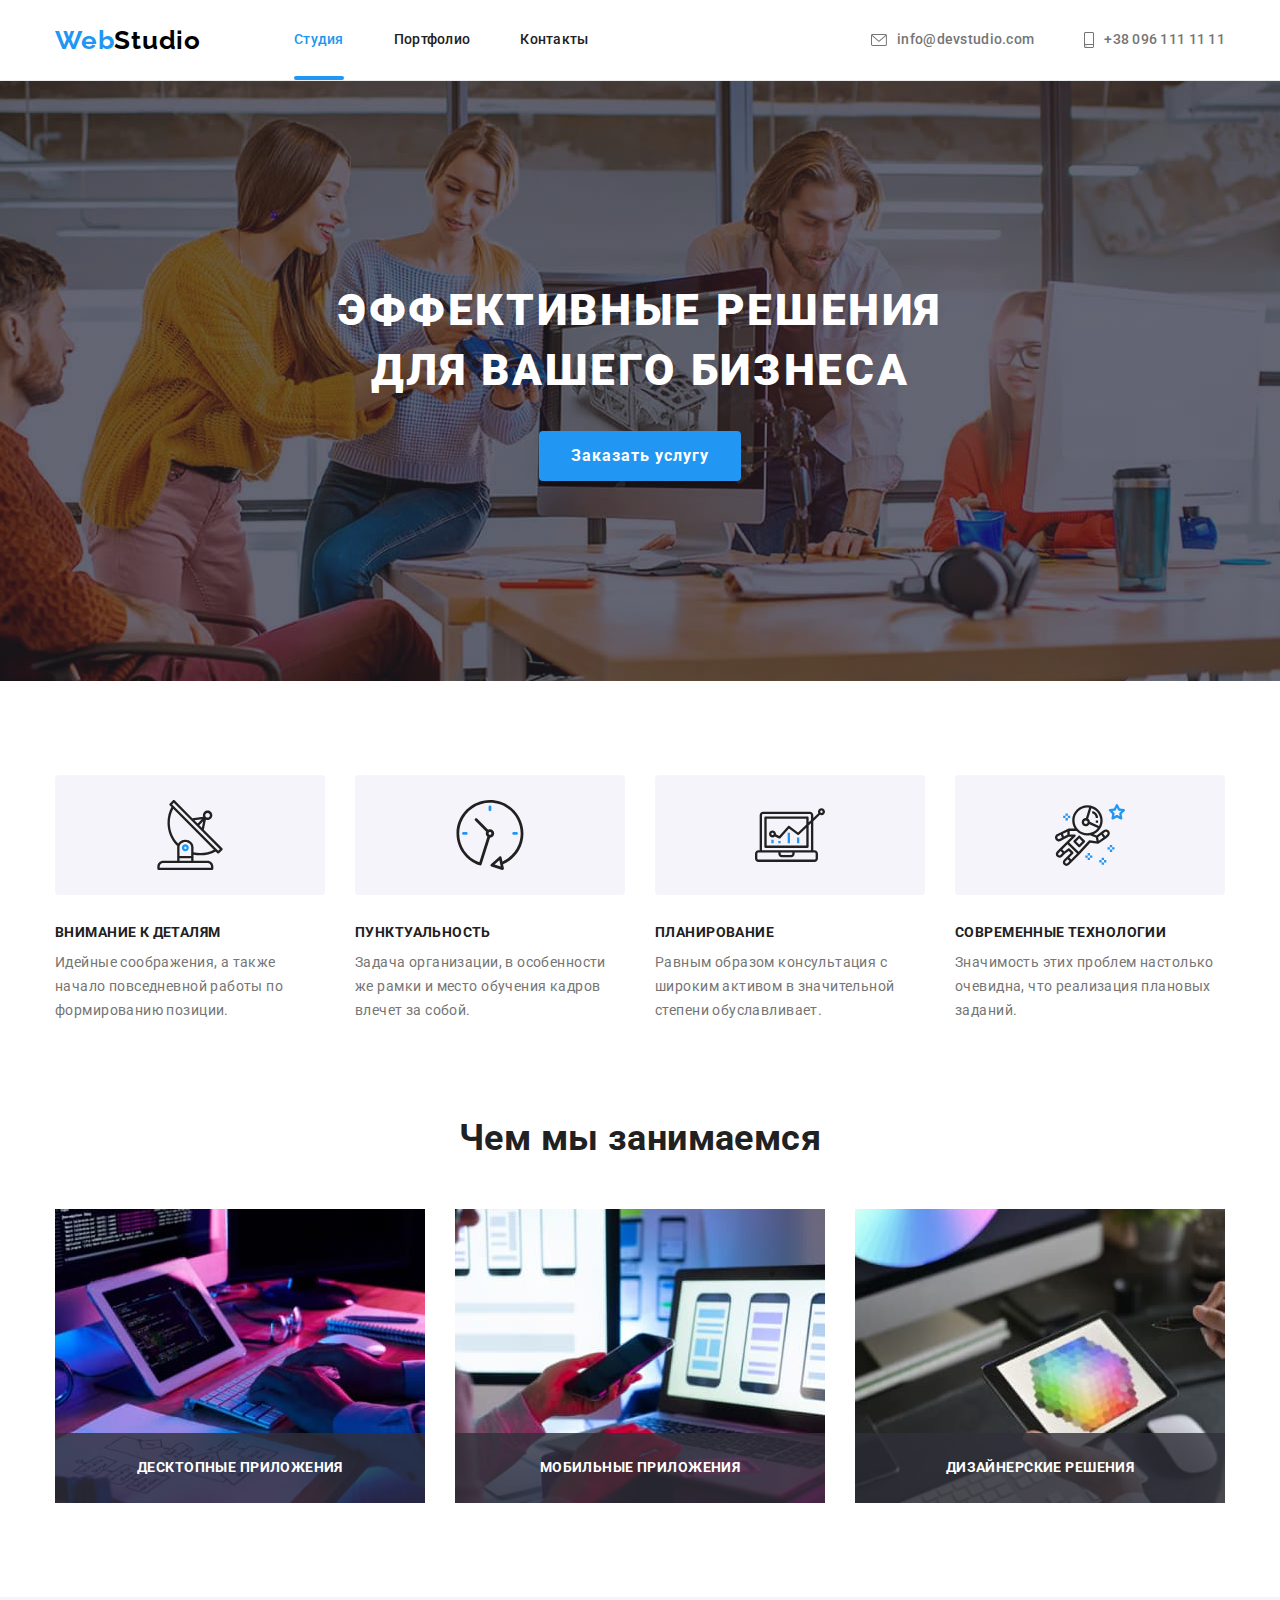
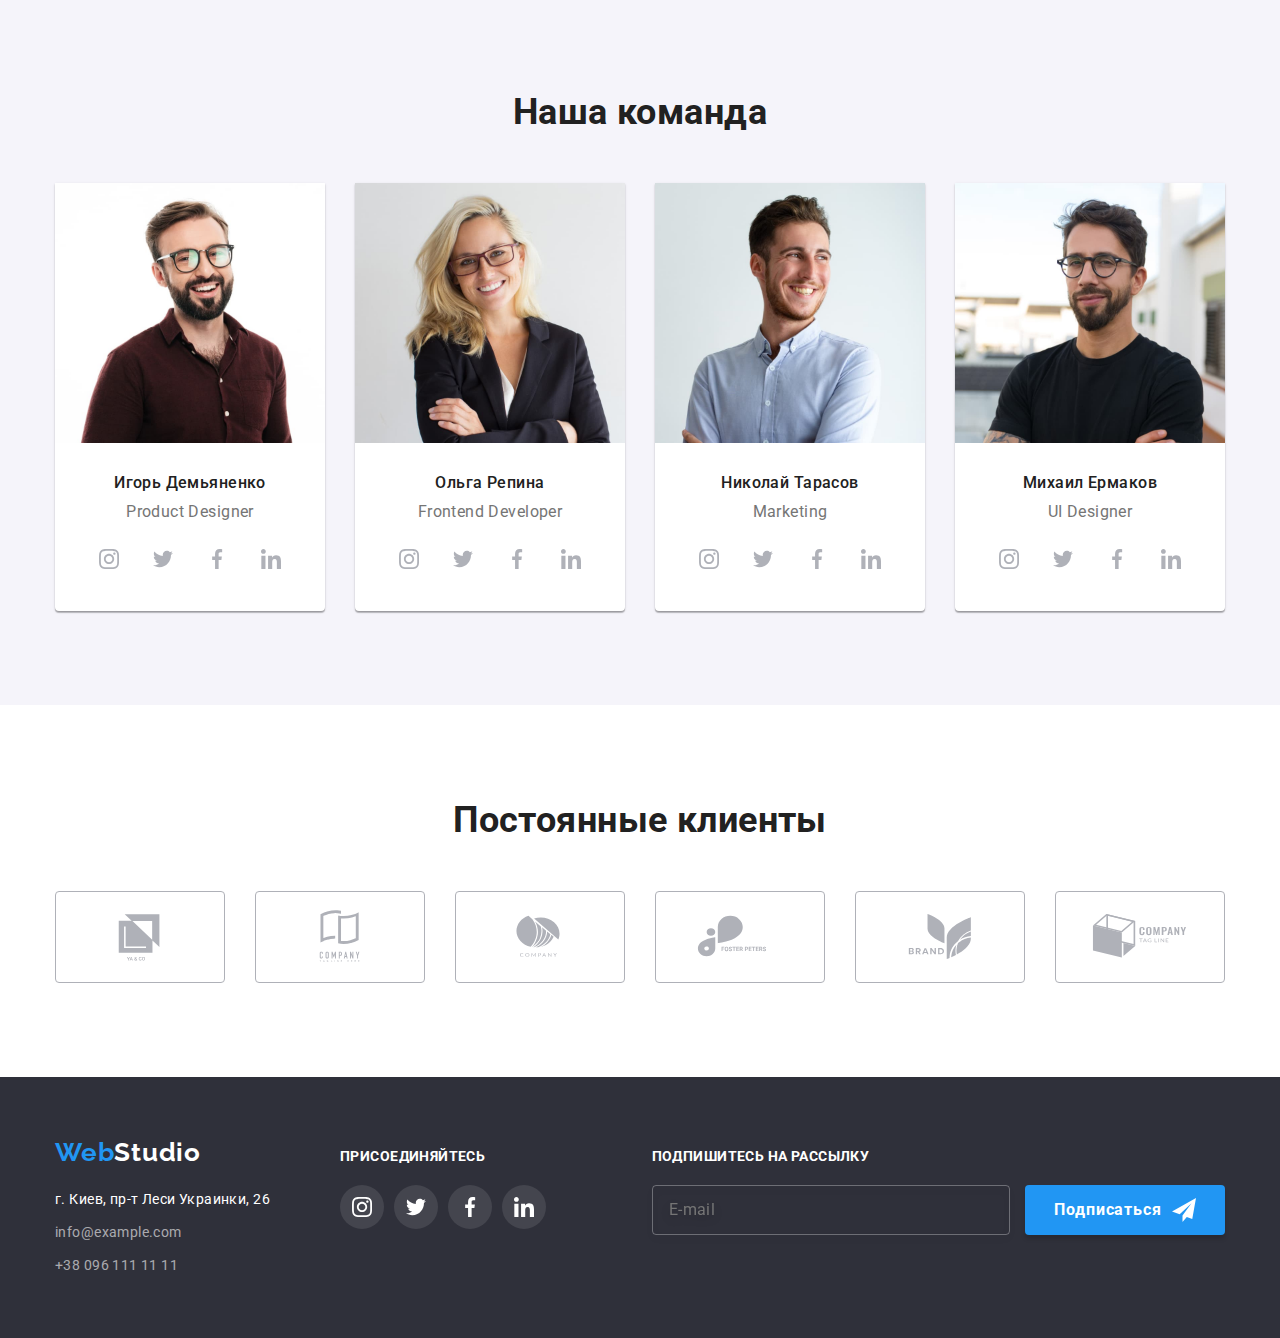
==== commit 81994bae: "add fix mentor" ====
--- a/index.html
+++ b/index.html
@@ -33,19 +33,19 @@
           </ul>
         </nav>
 
-        <ul class="header__contacts-list">
-          <li class="header__list-item">
-            <a class="header__contacts" href="mailto:info@devstudio.com">
-              <svg class="header__icon" width="16" height="12">
+        <ul class="header-contacts__list">
+          <li class="header-contacts__list-item">
+            <a class="header-contacts__link" href="mailto:info@devstudio.com">
+              <svg class="header-contacts__icon" width="16" height="12">
                 <use href="./images/icons.svg#icon-envelope"></use>
               </svg>
               info@devstudio.com
             </a>
           </li>
 
-          <li class="header__list-item">
-            <a class="header__contacts" href="tel:+380961111111">
-              <svg class="header__icon" width="10" height="16">
+          <li class="header-contacts__list-item">
+            <a class="header-contacts__link" href="tel:+380961111111">
+              <svg class="header-contacts__icon" width="10" height="16">
                 <use href="./images/icons.svg#icon-smartphone"></use>
               </svg>
               +38 096 111 11 11
--- a/css/main.min.css
+++ b/css/main.min.css
@@ -1 +1 @@
-:root{--text-color: #757575;--primary-text-color: #212121;--accent-color: #2196f3;--sections-background-color: #2f303a;--hero-title-color: #ffffff;--section-light-background: #f5f4fa;--team-card-bg: #ffffff;--filter-button-bg: #f5f4fa;--card-set-gap: 30px;--hero-background-color: #c4c4c4;--fill-icons-color: #afb1b8;--soc-icons-bg: rgba(255, 255, 255, 0.1);--footer-form-input-color: rgba(255, 255, 255, 0.6);--footer-form-input-border: rgba(255, 255, 255, 0.3);--duration-of-transition: 250ms;--timing-func: cubic-bezier(0.4, 0, 0.2, 1)}/*! modern-normalize v1.1.0 | MIT License | https://github.com/sindresorhus/modern-normalize */*,::before,::after{-webkit-box-sizing:border-box;box-sizing:border-box}html{line-height:1.15;-webkit-text-size-adjust:100%;-moz-tab-size:4;-o-tab-size:4;tab-size:4}body{margin:0;font-family:system-ui,-apple-system,"Segoe UI",Roboto,Helvetica,Arial,sans-serif,"Apple Color Emoji","Segoe UI Emoji"}hr{height:0;color:inherit}abbr[title]{-webkit-text-decoration:underline dotted;text-decoration:underline dotted}b,strong{font-weight:bolder}code,kbd,samp,pre{font-family:ui-monospace,SFMono-Regular,Consolas,"Liberation Mono",Menlo,monospace;font-size:1em}small{font-size:80%}sub,sup{font-size:75%;line-height:0;position:relative;vertical-align:baseline}sub{bottom:-0.25em}sup{top:-0.5em}table{text-indent:0;border-color:inherit}button,input,optgroup,select,textarea{font-family:inherit;font-size:100%;line-height:1.15;margin:0}button,select{text-transform:none}button,[type=button],[type=reset],[type=submit]{-webkit-appearance:button}::-moz-focus-inner{border-style:none;padding:0}:-moz-focusring{outline:1px dotted ButtonText}:-moz-ui-invalid{box-shadow:none}legend{padding:0}progress{vertical-align:baseline}::-webkit-inner-spin-button,::-webkit-outer-spin-button{height:auto}[type=search]{-webkit-appearance:textfield;outline-offset:-2px}::-webkit-search-decoration{-webkit-appearance:none}::-webkit-file-upload-button{-webkit-appearance:button;font:inherit}summary{display:list-item}h1,h2,h3,p{margin:0}img{display:block;max-width:100%;height:auto}body{font-family:"Roboto",sans-serif;font-size:14px;letter-spacing:.03em;color:var(--primary-text-color);background-color:#fff}.portfolio__list,.projects__filter-list,.footer-social__list,.footer__list,.clients-section__list,.team-section__list,.our-work-section__list,.features-section__list,.header__contacts-list,.header__list-nav{list-style:none;margin:0;padding:0}.portfolio__link,.modal-form__link,.header__nav-link{text-decoration:none}.projects__filter-list,.footer-social__list,.clients-section__list,.team-section__list,.our-work-section__list,.features-section__list,.header__list-nav,.header__nav,.header__container{display:-webkit-box;display:-ms-flexbox;display:flex;-webkit-box-pack:center;-ms-flex-pack:center;justify-content:center;-webkit-box-align:center;-ms-flex-align:center;align-items:center}.visually-hidden{position:absolute;width:1px;height:1px;margin:-1px;border:0;padding:0;white-space:nowrap;-webkit-clip-path:inset(100%);clip-path:inset(100%);clip:rect(0 0 0 0);overflow:hidden}.container{width:1200px;padding-left:15px;padding-right:15px;margin-left:auto;margin-right:auto}.section{padding-top:94px;padding-bottom:94px}.section-title{margin-bottom:50px;text-align:center;font-size:36px;line-height:1.17}.section-subtitle{margin-bottom:10px;font-size:14px;line-height:1.14;text-transform:uppercase}.header{border-bottom:1px solid #ececec}.header__logo{margin-right:93px}.header__list-item:not(:last-child){margin-right:50px}.header__nav-link{position:relative;display:inline-block;padding-top:32px;padding-bottom:32px;font-weight:500;line-height:1.14;letter-spacing:.02em;color:inherit;-webkit-transition-property:color;transition-property:color;-webkit-transition-duration:var(--duration-of-transition);transition-duration:var(--duration-of-transition);-webkit-transition-timing-function:var(--timing-func);transition-timing-function:var(--timing-func)}.header__nav-link:hover,.header__nav-link:focus{color:var(--accent-color)}.header__nav-link--current{color:var(--accent-color)}.header__nav-link--current::after{content:"";position:absolute;bottom:0;left:0;height:4px;width:100%;border-radius:2px;background-color:var(--accent-color)}.header__contacts-list{display:-webkit-box;display:-ms-flexbox;display:flex;margin:0;padding:0;margin-left:auto;list-style:none}.header__contacts{display:-webkit-box;display:-ms-flexbox;display:flex;-webkit-box-align:center;-ms-flex-align:center;align-items:center;padding-top:32px;padding-bottom:32px;font-weight:500;font-size:14px;line-height:1.14;letter-spacing:.02em;text-decoration:none;color:var(--text-color);-webkit-transition-property:color;transition-property:color;-webkit-transition-duration:var(--duration-of-transition);transition-duration:var(--duration-of-transition);-webkit-transition-timing-function:var(--timing-func);transition-timing-function:var(--timing-func)}.header__contacts:hover,.header__contacts:focus{color:var(--accent-color)}.header__icon{display:inline-block;margin-right:10px;fill:currentColor}.logo{display:inline-block;font-family:"Raleway";font-style:normal;font-weight:700;font-size:26px;letter-spacing:.03em;line-height:1.19;text-decoration:none;color:#000}.logo__accent{color:var(--accent-color)}.hero{max-width:1600px;margin-right:auto;margin-left:auto;padding-top:200px;padding-bottom:200px;text-align:center;background-color:var(--hero-background-color);background-image:-webkit-gradient(linear, left top, left bottom, from(rgba(47, 48, 58, 0.4)), to(rgba(47, 48, 58, 0.4))),url("../images/hero-background.jpg");background-image:linear-gradient(rgba(47, 48, 58, 0.4), rgba(47, 48, 58, 0.4)),url("../images/hero-background.jpg");background-repeat:no-repeat;background-size:cover;background-position:center}.hero__title{width:696px;margin-left:auto;margin-right:auto;margin-bottom:30px;font-family:"Roboto";font-weight:900;font-size:44px;line-height:1.36;letter-spacing:.06em;text-transform:uppercase;color:var(--hero-title-color)}.hero__button-order{background:var(--accent-color);-webkit-box-shadow:0px 4px 4px rgba(0,0,0,.15);box-shadow:0px 4px 4px rgba(0,0,0,.15);border-radius:4px;border-width:0px;cursor:pointer;padding:10px 32px;font-family:inherit;font-weight:700;font-size:16px;line-height:1.88;letter-spacing:.06em;color:var(--hero-title-color);display:inline-block}.features-section__list-item{-ms-flex-preferred-size:270px;flex-basis:270px}.features-section__list-item:not(:last-child){margin-right:30px}.features-section__descr{margin:0;color:var(--text-color);line-height:1.71}.our-work-section{padding-top:0}.our-work-section__list-item:not(:last-child){margin-right:30px}.our-work-section__image-thumb{position:relative}.our-work-section__image-thumb-overlay{position:absolute;width:100%;height:70px;bottom:0;background:rgba(47,48,58,.8)}.our-work-section__image-thumb-text{position:absolute;width:100%;top:50%;left:50%;-webkit-transform:translate(-50%, -50%);transform:translate(-50%, -50%);font-weight:700;line-height:1.14;text-align:center;text-transform:uppercase;color:var(--hero-title-color)}.team-section{background-color:var(--section-light-background)}.team-section__team-card{width:calc((100% - 3*var(--card-set-gap))/4);background:#fff;text-align:center;-webkit-box-shadow:0px 1px 3px rgba(0,0,0,.12),0px 1px 1px rgba(0,0,0,.14),0px 2px 1px rgba(0,0,0,.2);box-shadow:0px 1px 3px rgba(0,0,0,.12),0px 1px 1px rgba(0,0,0,.14),0px 2px 1px rgba(0,0,0,.2);border-radius:0px 0px 4px 4px}.team-section__team-card:not(:last-child){margin-right:30px}.team-section__team-thumb{padding-top:30px;padding-bottom:30px}.team-section__team-card-name{margin-bottom:10px;font-weight:500;font-size:16px;line-height:1.19}.team-section__team-card-text{color:var(--text-color);font-size:16px;line-height:1.19;margin-bottom:16px}.team-section__team-card-list-link{display:-webkit-box;display:-ms-flexbox;display:flex;-webkit-box-pack:center;-ms-flex-pack:center;justify-content:center;-webkit-box-align:center;-ms-flex-align:center;align-items:center;width:44px;height:44px;border-radius:50%;background-color:var(--team-card-bg);fill:var(--fill-icons-color);-webkit-transition-property:background-color,fill;transition-property:background-color,fill;-webkit-transition-duration:var(--duration-of-transition);transition-duration:var(--duration-of-transition);-webkit-transition-timing-function:var(--timing-func);transition-timing-function:var(--timing-func)}.team-section__team-card-list-link:hover{background-color:var(--accent-color);fill:var(--team-card-bg)}.team-section__team-card-list-logo:not(:last-child){margin-right:10px}.clients-section__logo-item:not(:last-child){margin-right:30px}.clients-section__logo-link{display:-webkit-box;display:-ms-flexbox;display:flex;-webkit-box-pack:center;-ms-flex-pack:center;justify-content:center;-webkit-box-align:center;-ms-flex-align:center;align-items:center;width:170px;height:92px;border-width:1px;border-style:solid;border-color:var(--fill-icons-color);fill:var(--fill-icons-color);border-radius:4px;-webkit-transition-property:border-color,fill;transition-property:border-color,fill;-webkit-transition-duration:var(--duration-of-transition);transition-duration:var(--duration-of-transition);-webkit-transition-timing-function:var(--timing-func);transition-timing-function:var(--timing-func)}.clients-section__logo-link:hover,.clients-section__logo-link:focus{fill:var(--accent-color);border-color:var(--accent-color)}.footer{background-color:var(--sections-background-color);padding-top:60px;padding-bottom:60px}.footer__container{display:-webkit-box;display:-ms-flexbox;display:flex;-webkit-box-align:baseline;-ms-flex-align:baseline;align-items:baseline}.footer__adress-wrapper{margin-right:70px}.footer__logo{margin-right:0;margin-bottom:20px;color:#fff}.footer__list-item:not(:last-child){margin-bottom:9px}.footer__adress-link,.footer__adress-map-link{font-style:normal;text-decoration:none;line-height:1.71;color:rgba(255,255,255,.6);display:inline-block;-webkit-transition-property:color;transition-property:color;-webkit-transition-duration:var(--duration-of-transition);transition-duration:var(--duration-of-transition);-webkit-transition-timing-function:var(--timing-func);transition-timing-function:var(--timing-func)}.footer__adress-map-link{color:var(--hero-title-color)}.footer__adress-link:hover,.footer__adress-link:focus{color:var(--accent-color)}.footer__subscribe{margin-left:auto}.footer-social__title{margin-bottom:20px;font-size:14px;letter-spacing:.03em;line-height:1.14;text-transform:uppercase;color:var(--hero-title-color)}.footer-social__list-logo:not(:last-child){margin-right:10px}.footer-social__list-link{display:-webkit-box;display:-ms-flexbox;display:flex;-webkit-box-pack:center;-ms-flex-pack:center;justify-content:center;-webkit-box-align:center;-ms-flex-align:center;align-items:center;width:44px;height:44px;border-radius:50%;background-color:var(--soc-icons-bg);fill:var(--hero-title-color);-webkit-transition-property:background-color,fill;transition-property:background-color,fill;-webkit-transition-duration:var(--duration-of-transition);transition-duration:var(--duration-of-transition);-webkit-transition-timing-function:var(--timing-func);transition-timing-function:var(--timing-func)}.footer-social__list-link:hover,.footer-social__list-link:focus{background-color:var(--accent-color)}.subscribe__title{margin-bottom:20px;font-size:14px;letter-spacing:.03em;line-height:1.14;text-transform:uppercase;color:var(--hero-title-color)}.subscribe__subscribe-button{display:-webkit-inline-box;display:-ms-inline-flexbox;display:inline-flex;-webkit-box-pack:center;-ms-flex-pack:center;justify-content:center;-webkit-box-align:center;-ms-flex-align:center;align-items:center;gap:10px;width:200px;height:50px;padding:0;background:var(--accent-color);-webkit-box-shadow:0px 4px 4px rgba(0,0,0,.15);box-shadow:0px 4px 4px rgba(0,0,0,.15);border:none;border-radius:4px;font-weight:700;font-size:16px;line-height:1.88;letter-spacing:.06em;text-align:center;color:var(--hero-title-color);cursor:pointer}.subscribe__button-icon{fill:var(--hero-title-color)}.subscribe__form-input{width:358px;height:50px;margin-right:12px;padding-left:16px;background-color:rgba(0,0,0,0);font-size:16px;line-height:1.25;letter-spacing:.03em;color:var(--footer-form-input-color);border:1px solid var(--footer-form-input-border);-webkit-filter:drop-shadow(0px 4px 4px rgba(0, 0, 0, 0.15));filter:drop-shadow(0px 4px 4px rgba(0, 0, 0, 0.15));border-radius:4px}.backdrop{position:fixed;z-index:10;top:0;left:0;width:100%;height:100%;opacity:1;background:rgba(0,0,0,.2);-webkit-transition-property:opacity,visibility;transition-property:opacity,visibility;-webkit-transition-duration:var(--duration-of-transition);transition-duration:var(--duration-of-transition);-webkit-transition-timing-function:var(--timing-func);transition-timing-function:var(--timing-func)}.backdrop.is-hidden{visibility:hidden;opacity:0;pointer-events:none}.backdrop.is-hidden .modal{-webkit-transform:translate(-50%, -50%) scale(0.8);transform:translate(-50%, -50%) scale(0.8)}.modal{position:absolute;top:50%;left:50%;width:528px;height:581px;padding:40px;border-radius:4px;background:var(--team-card-bg);-webkit-box-shadow:0px 1px 3px rgba(0,0,0,.12),0px 1px 1px rgba(0,0,0,.14),0px 2px 1px rgba(0,0,0,.2);box-shadow:0px 1px 3px rgba(0,0,0,.12),0px 1px 1px rgba(0,0,0,.14),0px 2px 1px rgba(0,0,0,.2);-webkit-transform:translate(-50%, -50%) scale(1);transform:translate(-50%, -50%) scale(1);-webkit-transition-property:-webkit-transform;transition-property:-webkit-transform;transition-property:transform;transition-property:transform, -webkit-transform;-webkit-transition-duration:var(--duration-of-transition);transition-duration:var(--duration-of-transition);-webkit-transition-timing-function:var(--timing-func);transition-timing-function:var(--timing-func)}.modal__title{margin-bottom:12px;font-size:20px;line-height:1.15;text-align:center}.modal__button{position:absolute;top:8px;right:8px;display:-webkit-box;display:-ms-flexbox;display:flex;-webkit-box-pack:center;-ms-flex-pack:center;justify-content:center;-webkit-box-align:center;-ms-flex-align:center;align-items:center;width:30px;height:30px;padding:8px;cursor:pointer;background:var(--hero-title-color);border-radius:100%;border:1px solid rgba(0,0,0,.1);-webkit-transition-property:fill;transition-property:fill;-webkit-transition-duration:var(--duration-of-transition);transition-duration:var(--duration-of-transition);-webkit-transition-timing-function:var(--timing-func);transition-timing-function:var(--timing-func)}.modal__button:hover,.modal__button:focus{fill:var(--accent-color)}.modal-form{text-align:center}.modal-form__fields{margin-bottom:10px;position:relative}.modal-form__label{display:block;margin-bottom:4px;text-align:left;font-family:"Roboto";font-style:normal;font-weight:400;font-size:12px;line-height:1.17;letter-spacing:.01em;color:var(--text-color)}.modal-form__input{width:100%;height:40px;padding-left:42px;border:1px solid rgba(33,33,33,.2);border-radius:4px;-webkit-transition:border var(--duration-of-transition) var(--timing-func);transition:border var(--duration-of-transition) var(--timing-func)}.modal-form__icon{position:absolute;display:inline-block;left:12px;top:50%;-webkit-transform:translateY(-50%);transform:translateY(-50%);width:18px;height:18px;fill:var(--primary-text-color);-webkit-transition:fill var(--duration-of-transition) var(--timing-func);transition:fill var(--duration-of-transition) var(--timing-func)}.modal-form__textarea{display:block;width:100%;min-height:120px;padding:12px 16px;margin-bottom:20px;resize:none;border:1px solid rgba(33,33,33,.2);border-radius:4px;color:var(--primary-text-color);-webkit-transition:border var(--duration-of-transition) var(--timing-func);transition:border var(--duration-of-transition) var(--timing-func)}.modal-form__textarea::-webkit-input-placeholder{font-size:14px;line-height:1.1429;letter-spacing:.01em;color:rgba(117,117,117,.5)}.modal-form__textarea::-moz-placeholder{font-size:14px;line-height:1.1429;letter-spacing:.01em;color:rgba(117,117,117,.5)}.modal-form__textarea:-ms-input-placeholder{font-size:14px;line-height:1.1429;letter-spacing:.01em;color:rgba(117,117,117,.5)}.modal-form__textarea::-ms-input-placeholder{font-size:14px;line-height:1.1429;letter-spacing:.01em;color:rgba(117,117,117,.5)}.modal-form__textarea::placeholder{font-size:14px;line-height:1.1429;letter-spacing:.01em;color:rgba(117,117,117,.5)}.modal-form__input:focus,.modal-form__textarea:focus{border:1px solid var(--accent-color);outline:none}.modal-form__input:focus~.modal-form__icon{fill:var(--accent-color)}.modal-form__label-agree{position:relative;display:inline-block;padding-left:24px;margin-bottom:30px;line-height:1.71}.modal-form__link{-webkit-text-decoration-line:underline;text-decoration-line:underline;color:var(--accent-color)}.modal-form__button-submit{display:block;margin-right:auto;margin-left:auto;width:200px;height:50px;padding:0;font-weight:700;font-size:16px;line-height:1.875;letter-spacing:.06em;color:var(--hero-title-color);background-color:var(--accent-color);border:none;border-radius:4px;cursor:pointer;-webkit-box-shadow:0px 4px 4px 0px rgba(0,0,0,.15);box-shadow:0px 4px 4px 0px rgba(0,0,0,.15);-webkit-transition-property:color;transition-property:color;-webkit-transition-duration:var(--duration-of-transition);transition-duration:var(--duration-of-transition);-webkit-transition-timing-function:var(--timing-func);transition-timing-function:var(--timing-func)}.modal-form__unchecked-icon{position:absolute;-webkit-transform:translateY(-50%);transform:translateY(-50%);top:50%;left:0;opacity:1;fill:var(--sections-background-color);border-radius:2px}.modal-form__checked-icon{position:absolute;top:50%;left:0;-webkit-transform:translateY(-50%);transform:translateY(-50%);opacity:0;fill:var(--hero-title-color);background-color:var(--accent-color);border-radius:2px;-webkit-transition-property:opacity;transition-property:opacity;-webkit-transition-duration:var(--duration-of-transition);transition-duration:var(--duration-of-transition);-webkit-transition-timing-function:var(--timing-func);transition-timing-function:var(--timing-func)}.modal-form__checkbox:checked~.modal-form__checked-icon{opacity:1}.projects__filter-list{margin-bottom:50px}.filter-list__item:not(:last-child){margin-right:8px}.filter-list__button{background:var(--filter-button-bg);border-radius:4px;font-family:"Roboto";font-style:normal;font-weight:500;font-size:16px;line-height:1.62;text-align:center;border:none;color:var(--primary-text-color);padding:6px 22px 6px 22px;cursor:pointer;-webkit-transition-property:color,background-color,-webkit-box-shadow;transition-property:color,background-color,-webkit-box-shadow;transition-property:color,background-color,box-shadow;transition-property:color,background-color,box-shadow,-webkit-box-shadow;-webkit-transition-duration:var(--duration-of-transition);transition-duration:var(--duration-of-transition);-webkit-transition-timing-function:var(--timing-func);transition-timing-function:var(--timing-func)}.filter-list__button:hover,.filter-list__button:focus{color:var(--filter-button-bg);background:var(--accent-color);-webkit-box-shadow:0px 3px 1px rgba(0,0,0,.1),0px 1px 2px rgba(0,0,0,.08),0px 2px 2px rgba(0,0,0,.12);box-shadow:0px 3px 1px rgba(0,0,0,.1),0px 1px 2px rgba(0,0,0,.08),0px 2px 2px rgba(0,0,0,.12)}.filter-list__current{color:var(--filter-button-bg);background:var(--accent-color);-webkit-transition-property:-webkit-box-shadow;transition-property:-webkit-box-shadow;transition-property:box-shadow;transition-property:box-shadow, -webkit-box-shadow;-webkit-transition-duration:var(--duration-of-transition);transition-duration:var(--duration-of-transition);-webkit-transition-timing-function:var(--timing-func);transition-timing-function:var(--timing-func)}.filter-list__current:hover{color:var(--filter-button-bg);background:var(--accent-color);-webkit-box-shadow:0px 3px 1px rgba(0,0,0,.1),0px 1px 2px rgba(0,0,0,.08),0px 2px 2px rgba(0,0,0,.12);box-shadow:0px 3px 1px rgba(0,0,0,.1),0px 1px 2px rgba(0,0,0,.08),0px 2px 2px rgba(0,0,0,.12)}.portfolio__card-content{padding:20px 24px}.portfolio__card-title{margin-bottom:4px;font-size:18px;line-height:2;letter-spacing:.06em;color:var(--primary-text-color);text-transform:none}.portfolio__list{display:-webkit-box;display:-ms-flexbox;display:flex;-ms-flex-wrap:wrap;flex-wrap:wrap;margin-top:calc(-1*var(--card-set-gap));margin-left:calc(-1*var(--card-set-gap))}.portfolio__item{-ms-flex-preferred-size:calc(33.3333333333% - var(--card-set-gap));flex-basis:calc(33.3333333333% - var(--card-set-gap));margin-left:var(--card-set-gap);margin-top:var(--card-set-gap)}.portfolio__link{display:block;background:var(--team-card-bg);border:1px solid #eee;-webkit-transition-property:-webkit-box-shadow;transition-property:-webkit-box-shadow;transition-property:box-shadow;transition-property:box-shadow, -webkit-box-shadow;-webkit-transition-duration:var(--duration-of-transition);transition-duration:var(--duration-of-transition);-webkit-transition-timing-function:var(--timing-func);transition-timing-function:var(--timing-func)}.portfolio__card-thumb{position:relative;overflow:hidden}.portfolio__card-overlay{position:absolute;display:-webkit-box;display:-ms-flexbox;display:flex;-webkit-box-align:center;-ms-flex-align:center;align-items:center;width:100%;height:100%;background:rgba(33,150,243,.9);-webkit-transform:translateY(0);transform:translateY(0);-webkit-transition-property:-webkit-transform;transition-property:-webkit-transform;transition-property:transform;transition-property:transform, -webkit-transform;-webkit-transition-duration:var(--duration-of-transition);transition-duration:var(--duration-of-transition);-webkit-transition-timing-function:var(--timing-func);transition-timing-function:var(--timing-func)}.portfolio__card-overlay-text{margin-right:24px;margin-left:24px;font-size:18px;line-height:1.56;color:var(--hero-title-color)}.portfolio__link:hover .portfolio__card-overlay{-webkit-transform:translateY(-100%);transform:translateY(-100%)}.portfolio__link:hover,.portfolio__link:focus{-webkit-box-shadow:0px 1px 1px rgba(0,0,0,.12),0px 4px 4px rgba(0,0,0,.06),1px 4px 6px rgba(0,0,0,.16);box-shadow:0px 1px 1px rgba(0,0,0,.12),0px 4px 4px rgba(0,0,0,.06),1px 4px 6px rgba(0,0,0,.16)}.portfolio__card-text{font-size:16px;line-height:1.88;color:var(--text-color)}/*# sourceMappingURL=main.min.css.map */+:root{--text-color: #757575;--primary-text-color: #212121;--accent-color: #2196f3;--sections-background-color: #2f303a;--hero-title-color: #ffffff;--section-light-background: #f5f4fa;--team-card-bg: #ffffff;--filter-button-bg: #f5f4fa;--card-set-gap: 30px;--hero-background-color: #c4c4c4;--fill-icons-color: #afb1b8;--soc-icons-bg: rgba(255, 255, 255, 0.1);--footer-form-input-color: rgba(255, 255, 255, 0.6);--footer-form-input-border: rgba(255, 255, 255, 0.3);--duration-of-transition: 250ms;--timing-func: cubic-bezier(0.4, 0, 0.2, 1)}/*! modern-normalize v1.1.0 | MIT License | https://github.com/sindresorhus/modern-normalize */*,::before,::after{-webkit-box-sizing:border-box;box-sizing:border-box}html{line-height:1.15;-webkit-text-size-adjust:100%;-moz-tab-size:4;-o-tab-size:4;tab-size:4}body{margin:0;font-family:system-ui,-apple-system,"Segoe UI",Roboto,Helvetica,Arial,sans-serif,"Apple Color Emoji","Segoe UI Emoji"}hr{height:0;color:inherit}abbr[title]{-webkit-text-decoration:underline dotted;text-decoration:underline dotted}b,strong{font-weight:bolder}code,kbd,samp,pre{font-family:ui-monospace,SFMono-Regular,Consolas,"Liberation Mono",Menlo,monospace;font-size:1em}small{font-size:80%}sub,sup{font-size:75%;line-height:0;position:relative;vertical-align:baseline}sub{bottom:-0.25em}sup{top:-0.5em}table{text-indent:0;border-color:inherit}button,input,optgroup,select,textarea{font-family:inherit;font-size:100%;line-height:1.15;margin:0}button,select{text-transform:none}button,[type=button],[type=reset],[type=submit]{-webkit-appearance:button}::-moz-focus-inner{border-style:none;padding:0}:-moz-focusring{outline:1px dotted ButtonText}:-moz-ui-invalid{box-shadow:none}legend{padding:0}progress{vertical-align:baseline}::-webkit-inner-spin-button,::-webkit-outer-spin-button{height:auto}[type=search]{-webkit-appearance:textfield;outline-offset:-2px}::-webkit-search-decoration{-webkit-appearance:none}::-webkit-file-upload-button{-webkit-appearance:button;font:inherit}summary{display:list-item}.portfolio__list,.projects__filter-list,.footer-social__list,.footer__list,.clients-section__list,.team-section__list,.our-work-section__list,.features-section__list,.header-contacts__list,.header__list-nav{list-style:none;margin:0;padding:0}.portfolio__link,.header__nav-link,.modal-form__link{text-decoration:none}.projects__filter-list,.footer-social__list,.clients-section__list,.team-section__list,.our-work-section__list,.features-section__list,.header__list-nav,.header__nav,.header__container{display:-webkit-box;display:-ms-flexbox;display:flex;-webkit-box-pack:center;-ms-flex-pack:center;justify-content:center;-webkit-box-align:center;-ms-flex-align:center;align-items:center}.visually-hidden{position:absolute;width:1px;height:1px;margin:-1px;border:0;padding:0;white-space:nowrap;-webkit-clip-path:inset(100%);clip-path:inset(100%);clip:rect(0 0 0 0);overflow:hidden}html{-webkit-box-sizing:border-box;box-sizing:border-box}*,*::after,*::before{-webkit-box-sizing:inherit;box-sizing:inherit}h1,h2,h3,h4,h5,h6,p{margin-top:0}.list{list-style:none;padding-left:0;margin:0}.link{text-decoration:none;color:inherit}img{display:block;max-width:100%;height:auto}address{font-style:normal}body{font-family:"Roboto",sans-serif;font-size:14px;letter-spacing:.03em;color:var(--primary-text-color);background-color:#fff}.container{width:1200px;padding-left:15px;padding-right:15px;margin-left:auto;margin-right:auto}.section{padding-top:94px;padding-bottom:94px}.section-title{margin-bottom:50px;text-align:center;font-size:36px;line-height:1.17}.section-subtitle{margin-bottom:10px;font-size:14px;line-height:1.14;text-transform:uppercase}.backdrop{position:fixed;z-index:10;top:0;left:0;width:100%;height:100%;opacity:1;background:rgba(0,0,0,.2);-webkit-transition-property:opacity,visibility;transition-property:opacity,visibility;-webkit-transition-duration:var(--duration-of-transition);transition-duration:var(--duration-of-transition);-webkit-transition-timing-function:var(--timing-func);transition-timing-function:var(--timing-func)}.backdrop.is-hidden{visibility:hidden;opacity:0;pointer-events:none}.backdrop.is-hidden .modal{-webkit-transform:translate(-50%, -50%) scale(0.8);transform:translate(-50%, -50%) scale(0.8)}.modal{position:absolute;top:50%;left:50%;width:528px;height:581px;padding:40px;border-radius:4px;background:var(--team-card-bg);-webkit-box-shadow:0px 1px 3px rgba(0,0,0,.12),0px 1px 1px rgba(0,0,0,.14),0px 2px 1px rgba(0,0,0,.2);box-shadow:0px 1px 3px rgba(0,0,0,.12),0px 1px 1px rgba(0,0,0,.14),0px 2px 1px rgba(0,0,0,.2);-webkit-transform:translate(-50%, -50%) scale(1);transform:translate(-50%, -50%) scale(1);-webkit-transition-property:-webkit-transform;transition-property:-webkit-transform;transition-property:transform;transition-property:transform, -webkit-transform;-webkit-transition-duration:var(--duration-of-transition);transition-duration:var(--duration-of-transition);-webkit-transition-timing-function:var(--timing-func);transition-timing-function:var(--timing-func)}.modal__title{margin-bottom:12px;font-size:20px;line-height:1.15;text-align:center}.modal__button{position:absolute;top:8px;right:8px;display:-webkit-box;display:-ms-flexbox;display:flex;-webkit-box-pack:center;-ms-flex-pack:center;justify-content:center;-webkit-box-align:center;-ms-flex-align:center;align-items:center;width:30px;height:30px;padding:8px;cursor:pointer;background:var(--hero-title-color);border-radius:100%;border:1px solid rgba(0,0,0,.1);-webkit-transition-property:fill;transition-property:fill;-webkit-transition-duration:var(--duration-of-transition);transition-duration:var(--duration-of-transition);-webkit-transition-timing-function:var(--timing-func);transition-timing-function:var(--timing-func)}.modal__button:hover,.modal__button:focus{fill:var(--accent-color)}.modal-form{text-align:center}.modal-form__fields{margin-bottom:10px;position:relative}.modal-form__label{display:block;margin-bottom:4px;text-align:left;font-family:"Roboto";font-style:normal;font-weight:400;font-size:12px;line-height:1.17;letter-spacing:.01em;color:var(--text-color)}.modal-form__input{width:100%;height:40px;padding-left:42px;border:1px solid rgba(33,33,33,.2);border-radius:4px;-webkit-transition:border var(--duration-of-transition) var(--timing-func);transition:border var(--duration-of-transition) var(--timing-func)}.modal-form__icon{position:absolute;display:inline-block;left:12px;top:50%;-webkit-transform:translateY(-50%);transform:translateY(-50%);width:18px;height:18px;fill:var(--primary-text-color);-webkit-transition:fill var(--duration-of-transition) var(--timing-func);transition:fill var(--duration-of-transition) var(--timing-func)}.modal-form__textarea{display:block;width:100%;min-height:120px;padding:12px 16px;margin-bottom:20px;resize:none;border:1px solid rgba(33,33,33,.2);border-radius:4px;color:var(--primary-text-color);-webkit-transition:border var(--duration-of-transition) var(--timing-func);transition:border var(--duration-of-transition) var(--timing-func)}.modal-form__textarea::-webkit-input-placeholder{font-size:14px;line-height:1.1429;letter-spacing:.01em;color:rgba(117,117,117,.5)}.modal-form__textarea::-moz-placeholder{font-size:14px;line-height:1.1429;letter-spacing:.01em;color:rgba(117,117,117,.5)}.modal-form__textarea:-ms-input-placeholder{font-size:14px;line-height:1.1429;letter-spacing:.01em;color:rgba(117,117,117,.5)}.modal-form__textarea::-ms-input-placeholder{font-size:14px;line-height:1.1429;letter-spacing:.01em;color:rgba(117,117,117,.5)}.modal-form__textarea::placeholder{font-size:14px;line-height:1.1429;letter-spacing:.01em;color:rgba(117,117,117,.5)}.modal-form__input:focus,.modal-form__textarea:focus{border:1px solid var(--accent-color);outline:none}.modal-form__input:focus~.modal-form__icon{fill:var(--accent-color)}.modal-form__label-agree{position:relative;display:inline-block;padding-left:24px;margin-bottom:30px;line-height:1.71}.modal-form__link{-webkit-text-decoration-line:underline;text-decoration-line:underline;color:var(--accent-color)}.modal-form__button-submit{display:block;margin-right:auto;margin-left:auto;width:200px;height:50px;padding:0;font-weight:700;font-size:16px;line-height:1.875;letter-spacing:.06em;color:var(--hero-title-color);background-color:var(--accent-color);border:none;border-radius:4px;cursor:pointer;-webkit-box-shadow:0px 4px 4px 0px rgba(0,0,0,.15);box-shadow:0px 4px 4px 0px rgba(0,0,0,.15);-webkit-transition-property:color;transition-property:color;-webkit-transition-duration:var(--duration-of-transition);transition-duration:var(--duration-of-transition);-webkit-transition-timing-function:var(--timing-func);transition-timing-function:var(--timing-func)}.modal-form__unchecked-icon{position:absolute;-webkit-transform:translateY(-50%);transform:translateY(-50%);top:50%;left:0;opacity:1;fill:var(--sections-background-color);border-radius:2px}.modal-form__checked-icon{position:absolute;top:50%;left:0;-webkit-transform:translateY(-50%);transform:translateY(-50%);opacity:0;fill:var(--hero-title-color);background-color:var(--accent-color);border-radius:2px;-webkit-transition-property:opacity;transition-property:opacity;-webkit-transition-duration:var(--duration-of-transition);transition-duration:var(--duration-of-transition);-webkit-transition-timing-function:var(--timing-func);transition-timing-function:var(--timing-func)}.modal-form__checkbox:checked~.modal-form__checked-icon{opacity:1}.header{border-bottom:1px solid #ececec}.header__logo{margin-right:93px}.header__list-item:not(:last-child){margin-right:50px}.header__nav-link{position:relative;display:inline-block;padding-top:32px;padding-bottom:32px;font-weight:500;line-height:1.14;letter-spacing:.02em;color:inherit;-webkit-transition-property:color;transition-property:color;-webkit-transition-duration:var(--duration-of-transition);transition-duration:var(--duration-of-transition);-webkit-transition-timing-function:var(--timing-func);transition-timing-function:var(--timing-func)}.header__nav-link:hover,.header__nav-link:focus{color:var(--accent-color)}.header__nav-link--current{color:var(--accent-color)}.header__nav-link--current::after{content:"";position:absolute;bottom:0;left:0;height:4px;width:100%;border-radius:2px;background-color:var(--accent-color)}.header-contacts__list{display:-webkit-box;display:-ms-flexbox;display:flex;margin:0;padding:0;margin-left:auto;list-style:none}.header-contacts__list-item:not(:last-child){margin-right:50px}.header-contacts__link{display:-webkit-box;display:-ms-flexbox;display:flex;-webkit-box-align:center;-ms-flex-align:center;align-items:center;padding-top:32px;padding-bottom:32px;font-weight:500;font-size:14px;line-height:1.14;letter-spacing:.02em;text-decoration:none;color:var(--text-color);-webkit-transition-property:color;transition-property:color;-webkit-transition-duration:var(--duration-of-transition);transition-duration:var(--duration-of-transition);-webkit-transition-timing-function:var(--timing-func);transition-timing-function:var(--timing-func)}.header-contacts__link:hover,.header-contacts__link:focus{color:var(--accent-color)}.header-contacts__icon{display:inline-block;margin-right:10px;fill:currentColor}.logo{display:inline-block;font-family:"Raleway";font-style:normal;font-weight:700;font-size:26px;letter-spacing:.03em;line-height:1.19;text-decoration:none;color:#000}.logo__accent{color:var(--accent-color)}.hero{max-width:1600px;margin-right:auto;margin-left:auto;padding-top:200px;padding-bottom:200px;text-align:center;background-color:var(--hero-background-color);background-image:-webkit-gradient(linear, left top, left bottom, from(rgba(47, 48, 58, 0.4)), to(rgba(47, 48, 58, 0.4))),url("../images/hero-background.jpg");background-image:linear-gradient(rgba(47, 48, 58, 0.4), rgba(47, 48, 58, 0.4)),url("../images/hero-background.jpg");background-repeat:no-repeat;background-size:cover;background-position:center}.hero__title{width:696px;margin-left:auto;margin-right:auto;margin-bottom:30px;font-family:"Roboto";font-weight:900;font-size:44px;line-height:1.36;letter-spacing:.06em;text-transform:uppercase;color:var(--hero-title-color)}.hero__button-order{background:var(--accent-color);-webkit-box-shadow:0px 4px 4px rgba(0,0,0,.15);box-shadow:0px 4px 4px rgba(0,0,0,.15);border-radius:4px;border-width:0px;cursor:pointer;padding:10px 32px;font-family:inherit;font-weight:700;font-size:16px;line-height:1.88;letter-spacing:.06em;color:var(--hero-title-color);display:inline-block}.features-section__list-item{-ms-flex-preferred-size:270px;flex-basis:270px}.features-section__list-item:not(:last-child){margin-right:30px}.features-section__descr{margin:0;color:var(--text-color);line-height:1.71}.features-section__icon-thumb{display:-webkit-box;display:-ms-flexbox;display:flex;-webkit-box-align:center;-ms-flex-align:center;align-items:center;-webkit-box-pack:center;-ms-flex-pack:center;justify-content:center;height:120px;background:var(--section-light-background);border-radius:4px;margin-bottom:30px}.our-work-section{padding-top:0}.our-work-section__list-item:not(:last-child){margin-right:30px}.our-work-section__image-thumb{position:relative}.our-work-section__image-thumb-overlay{position:absolute;width:100%;height:70px;bottom:0;background:rgba(47,48,58,.8)}.our-work-section__image-thumb-text{position:absolute;width:100%;top:50%;left:50%;-webkit-transform:translate(-50%, -50%);transform:translate(-50%, -50%);font-weight:700;line-height:1.14;text-align:center;text-transform:uppercase;color:var(--hero-title-color)}.team-section{background-color:var(--section-light-background)}.team-section__team-card{width:calc((100% - 3*var(--card-set-gap))/4);background:#fff;text-align:center;-webkit-box-shadow:0px 1px 3px rgba(0,0,0,.12),0px 1px 1px rgba(0,0,0,.14),0px 2px 1px rgba(0,0,0,.2);box-shadow:0px 1px 3px rgba(0,0,0,.12),0px 1px 1px rgba(0,0,0,.14),0px 2px 1px rgba(0,0,0,.2);border-radius:0px 0px 4px 4px}.team-section__team-card:not(:last-child){margin-right:30px}.team-section__team-thumb{padding-top:30px;padding-bottom:30px}.team-section__team-card-name{margin-bottom:10px;font-weight:500;font-size:16px;line-height:1.19}.team-section__team-card-text{color:var(--text-color);font-size:16px;line-height:1.19;margin-bottom:16px}.team-section__team-card-list-link{display:-webkit-box;display:-ms-flexbox;display:flex;-webkit-box-pack:center;-ms-flex-pack:center;justify-content:center;-webkit-box-align:center;-ms-flex-align:center;align-items:center;width:44px;height:44px;border-radius:50%;background-color:var(--team-card-bg);fill:var(--fill-icons-color);-webkit-transition-property:background-color,fill;transition-property:background-color,fill;-webkit-transition-duration:var(--duration-of-transition);transition-duration:var(--duration-of-transition);-webkit-transition-timing-function:var(--timing-func);transition-timing-function:var(--timing-func)}.team-section__team-card-list-link:hover,.team-section__team-card-list-link:focus{background-color:var(--accent-color);fill:var(--team-card-bg)}.team-section__team-card-list-logo:not(:last-child){margin-right:10px}.clients-section__logo-item:not(:last-child){margin-right:30px}.clients-section__logo-link{display:-webkit-box;display:-ms-flexbox;display:flex;-webkit-box-pack:center;-ms-flex-pack:center;justify-content:center;-webkit-box-align:center;-ms-flex-align:center;align-items:center;width:170px;height:92px;border-width:1px;border-style:solid;border-color:var(--fill-icons-color);fill:var(--fill-icons-color);border-radius:4px;-webkit-transition-property:border-color,fill;transition-property:border-color,fill;-webkit-transition-duration:var(--duration-of-transition);transition-duration:var(--duration-of-transition);-webkit-transition-timing-function:var(--timing-func);transition-timing-function:var(--timing-func)}.clients-section__logo-link:hover,.clients-section__logo-link:focus{fill:var(--accent-color);border-color:var(--accent-color)}.footer{background-color:var(--sections-background-color);padding-top:60px;padding-bottom:60px}.footer__container{display:-webkit-box;display:-ms-flexbox;display:flex;-webkit-box-align:baseline;-ms-flex-align:baseline;align-items:baseline}.footer__adress-wrapper{margin-right:70px}.footer__logo{margin-right:0;margin-bottom:20px;color:#fff}.footer__list-item:not(:last-child){margin-bottom:9px}.footer__adress-link,.footer__adress-map-link{font-style:normal;text-decoration:none;line-height:1.71;color:rgba(255,255,255,.6);display:inline-block;-webkit-transition-property:color;transition-property:color;-webkit-transition-duration:var(--duration-of-transition);transition-duration:var(--duration-of-transition);-webkit-transition-timing-function:var(--timing-func);transition-timing-function:var(--timing-func)}.footer__adress-map-link{color:var(--hero-title-color)}.footer__adress-link:hover,.footer__adress-link:focus{color:var(--accent-color)}.footer__subscribe{margin-left:auto}.footer-social__title{margin-bottom:20px;font-size:14px;letter-spacing:.03em;line-height:1.14;text-transform:uppercase;color:var(--hero-title-color)}.footer-social__list-logo:not(:last-child){margin-right:10px}.footer-social__list-link{display:-webkit-box;display:-ms-flexbox;display:flex;-webkit-box-pack:center;-ms-flex-pack:center;justify-content:center;-webkit-box-align:center;-ms-flex-align:center;align-items:center;width:44px;height:44px;border-radius:50%;background-color:var(--soc-icons-bg);fill:var(--hero-title-color);-webkit-transition-property:background-color,fill;transition-property:background-color,fill;-webkit-transition-duration:var(--duration-of-transition);transition-duration:var(--duration-of-transition);-webkit-transition-timing-function:var(--timing-func);transition-timing-function:var(--timing-func)}.footer-social__list-link:hover,.footer-social__list-link:focus{background-color:var(--accent-color)}.subscribe__title{margin-bottom:20px;font-size:14px;letter-spacing:.03em;line-height:1.14;text-transform:uppercase;color:var(--hero-title-color)}.subscribe__subscribe-button{display:-webkit-inline-box;display:-ms-inline-flexbox;display:inline-flex;-webkit-box-pack:center;-ms-flex-pack:center;justify-content:center;-webkit-box-align:center;-ms-flex-align:center;align-items:center;gap:10px;width:200px;height:50px;padding:0;background:var(--accent-color);-webkit-box-shadow:0px 4px 4px rgba(0,0,0,.15);box-shadow:0px 4px 4px rgba(0,0,0,.15);border:none;border-radius:4px;font-weight:700;font-size:16px;line-height:1.88;letter-spacing:.06em;text-align:center;color:var(--hero-title-color);cursor:pointer}.subscribe__button-icon{fill:var(--hero-title-color)}.subscribe__form-input{width:358px;height:50px;margin-right:12px;padding-left:16px;background-color:rgba(0,0,0,0);font-size:16px;line-height:1.25;letter-spacing:.03em;color:var(--footer-form-input-color);border:1px solid var(--footer-form-input-border);-webkit-filter:drop-shadow(0px 4px 4px rgba(0, 0, 0, 0.15));filter:drop-shadow(0px 4px 4px rgba(0, 0, 0, 0.15));border-radius:4px}.projects__filter-list{margin-bottom:50px}.filter-list__item:not(:last-child){margin-right:8px}.filter-list__button{background:var(--filter-button-bg);border-radius:4px;font-family:"Roboto";font-style:normal;font-weight:500;font-size:16px;line-height:1.62;text-align:center;border:none;color:var(--primary-text-color);padding:6px 22px 6px 22px;cursor:pointer;-webkit-transition-property:color,background-color,-webkit-box-shadow;transition-property:color,background-color,-webkit-box-shadow;transition-property:color,background-color,box-shadow;transition-property:color,background-color,box-shadow,-webkit-box-shadow;-webkit-transition-duration:var(--duration-of-transition);transition-duration:var(--duration-of-transition);-webkit-transition-timing-function:var(--timing-func);transition-timing-function:var(--timing-func)}.filter-list__button:hover,.filter-list__button:focus{color:var(--filter-button-bg);background:var(--accent-color);-webkit-box-shadow:0px 3px 1px rgba(0,0,0,.1),0px 1px 2px rgba(0,0,0,.08),0px 2px 2px rgba(0,0,0,.12);box-shadow:0px 3px 1px rgba(0,0,0,.1),0px 1px 2px rgba(0,0,0,.08),0px 2px 2px rgba(0,0,0,.12)}.filter-list__current{color:var(--filter-button-bg);background:var(--accent-color);-webkit-transition-property:-webkit-box-shadow;transition-property:-webkit-box-shadow;transition-property:box-shadow;transition-property:box-shadow, -webkit-box-shadow;-webkit-transition-duration:var(--duration-of-transition);transition-duration:var(--duration-of-transition);-webkit-transition-timing-function:var(--timing-func);transition-timing-function:var(--timing-func)}.filter-list__current:hover{color:var(--filter-button-bg);background:var(--accent-color);-webkit-box-shadow:0px 3px 1px rgba(0,0,0,.1),0px 1px 2px rgba(0,0,0,.08),0px 2px 2px rgba(0,0,0,.12);box-shadow:0px 3px 1px rgba(0,0,0,.1),0px 1px 2px rgba(0,0,0,.08),0px 2px 2px rgba(0,0,0,.12)}.portfolio__card-content{padding:20px 24px}.portfolio__card-title{margin-bottom:4px;font-size:18px;line-height:2;letter-spacing:.06em;color:var(--primary-text-color);text-transform:none}.portfolio__list{display:-webkit-box;display:-ms-flexbox;display:flex;-ms-flex-wrap:wrap;flex-wrap:wrap;margin-top:calc(-1*var(--card-set-gap));margin-left:calc(-1*var(--card-set-gap))}.portfolio__item{-ms-flex-preferred-size:calc(33.3333333333% - var(--card-set-gap));flex-basis:calc(33.3333333333% - var(--card-set-gap));margin-left:var(--card-set-gap);margin-top:var(--card-set-gap)}.portfolio__link{display:block;background:var(--team-card-bg);border:1px solid #eee;-webkit-transition-property:-webkit-box-shadow;transition-property:-webkit-box-shadow;transition-property:box-shadow;transition-property:box-shadow, -webkit-box-shadow;-webkit-transition-duration:var(--duration-of-transition);transition-duration:var(--duration-of-transition);-webkit-transition-timing-function:var(--timing-func);transition-timing-function:var(--timing-func)}.portfolio__card-thumb{position:relative;overflow:hidden}.portfolio__card-overlay{position:absolute;display:-webkit-box;display:-ms-flexbox;display:flex;-webkit-box-align:center;-ms-flex-align:center;align-items:center;width:100%;height:100%;background:rgba(33,150,243,.9);-webkit-transform:translateY(0);transform:translateY(0);-webkit-transition-property:-webkit-transform;transition-property:-webkit-transform;transition-property:transform;transition-property:transform, -webkit-transform;-webkit-transition-duration:var(--duration-of-transition);transition-duration:var(--duration-of-transition);-webkit-transition-timing-function:var(--timing-func);transition-timing-function:var(--timing-func)}.portfolio__card-overlay-text{margin-right:24px;margin-left:24px;font-size:18px;line-height:1.56;color:var(--hero-title-color)}.portfolio__link:hover .portfolio__card-overlay{-webkit-transform:translateY(-100%);transform:translateY(-100%)}.portfolio__link:hover,.portfolio__link:focus{-webkit-box-shadow:0px 1px 1px rgba(0,0,0,.12),0px 4px 4px rgba(0,0,0,.06),1px 4px 6px rgba(0,0,0,.16);box-shadow:0px 1px 1px rgba(0,0,0,.12),0px 4px 4px rgba(0,0,0,.06),1px 4px 6px rgba(0,0,0,.16)}.portfolio__card-text{font-size:16px;line-height:1.88;color:var(--text-color)}/*# sourceMappingURL=main.min.css.map */